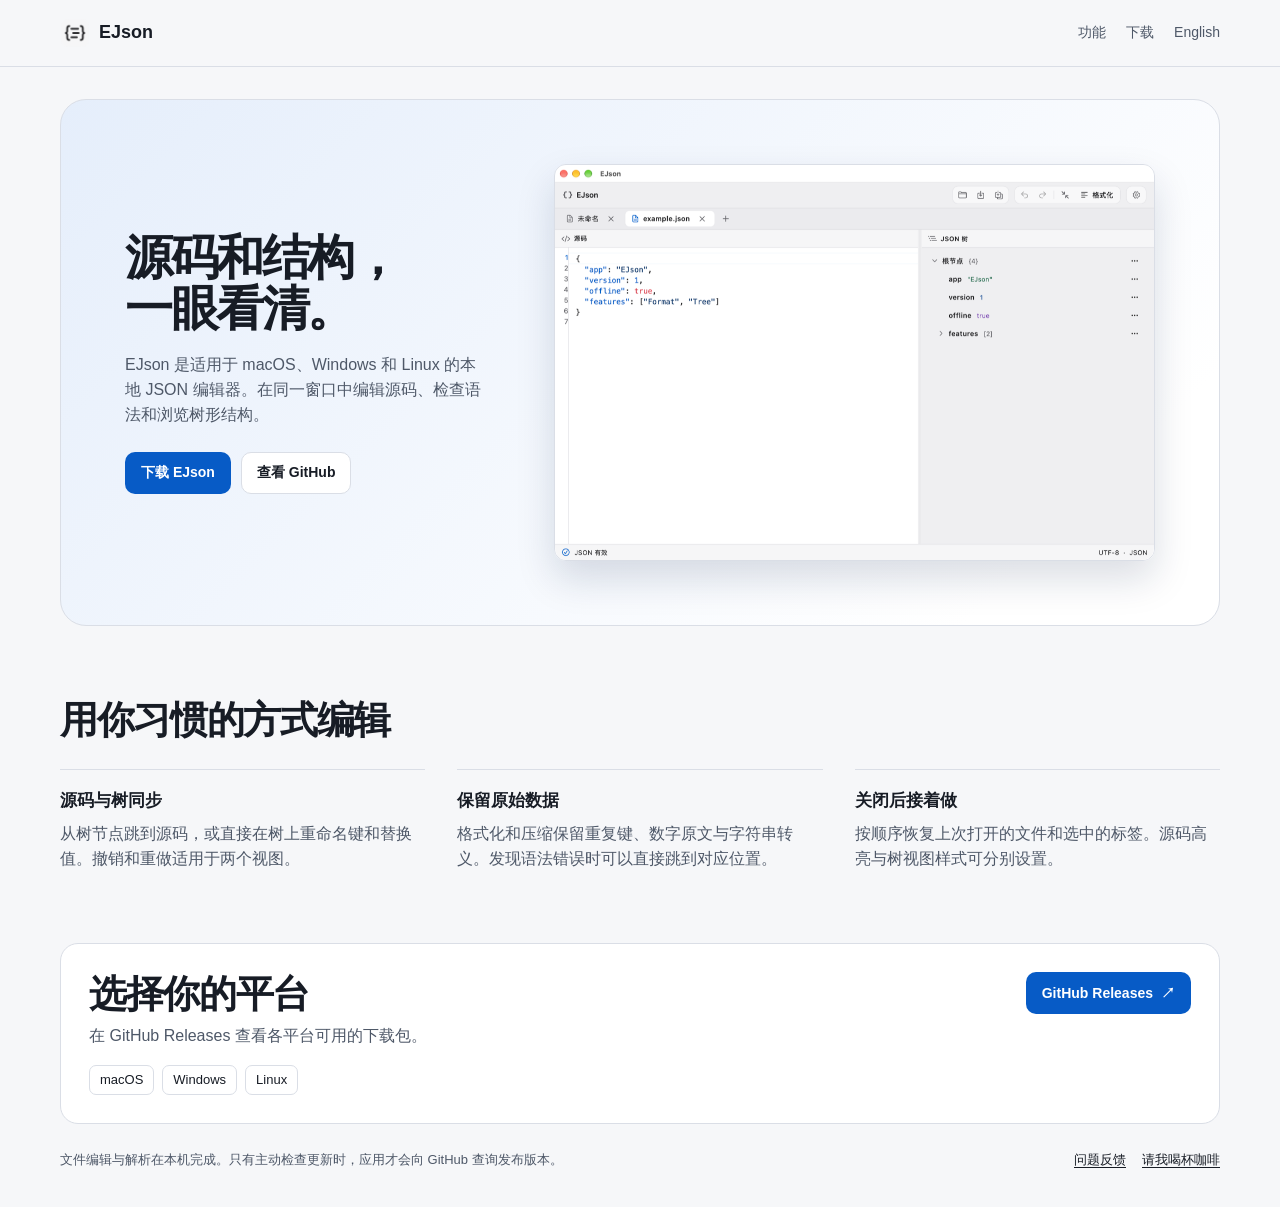
==== website/index.html @ afdf3be9 "Build EJson desktop workspace and release website" ====
<!doctype html>
<html lang="zh-CN">
<head>
  <meta charset="utf-8">
  <meta name="viewport" content="width=device-width, initial-scale=1">
  <meta name="description" content="EJson 是适用于 macOS、Windows 和 Linux 的本地 JSON 编辑器。在同一窗口中编辑源码、检查语法和浏览树形结构。">
  <title>EJson — 在桌面上编辑 JSON</title>
  <link rel="icon" href="assets/logo.png" type="image/png">
  <link rel="alternate" hreflang="en" href="en.html">
  <link rel="stylesheet" href="styles.css">
</head>
<body>
  <header class="site-header">
    <nav class="wrap nav" aria-label="主导航">
      <a class="brand" href="#top"><img src="assets/logo.png" width="30" height="30" alt="">EJson</a>
      <div class="nav-links"><a href="#features">功能</a><a href="#download">下载</a><a href="en.html" lang="en">English</a></div>
    </nav>
  </header>
  <main id="top">
    <section class="hero wrap">
      <div class="hero-copy">
        <h1>源码和结构，<br>一眼看清。</h1>
        <p>EJson 是适用于 macOS、Windows 和 Linux 的本地 JSON 编辑器。在同一窗口中编辑源码、检查语法和浏览树形结构。</p>
        <div class="actions"><a class="button primary" href="#download">下载 EJson</a><a class="button secondary" href="https://github.com/Echo-BraveShine/EJson">查看 GitHub</a></div>
      </div>
      <figure class="product"><img src="assets/workbench.png" width="1100" height="726" alt="EJson 工作台，左侧为 JSON 源码，右侧为 JSON 树" fetchpriority="high"></figure>
    </section>
    <section class="features wrap" id="features">
      <h2>用你习惯的方式编辑</h2>
      <div class="feature-grid">
        <article><h3>源码与树同步</h3><p>从树节点跳到源码，或直接在树上重命名键和替换值。撤销和重做适用于两个视图。</p></article>
        <article><h3>保留原始数据</h3><p>格式化和压缩保留重复键、数字原文与字符串转义。发现语法错误时可以直接跳到对应位置。</p></article>
        <article><h3>关闭后接着做</h3><p>按顺序恢复上次打开的文件和选中的标签。源码高亮与树视图样式可分别设置。</p></article>
      </div>
    </section>
    <section class="downloads wrap" id="download">
      <div><h2>选择你的平台</h2><p>在 GitHub Releases 查看各平台可用的下载包。</p></div>
      <ul class="platforms"><li>macOS</li><li>Windows</li><li>Linux</li></ul>
      <a class="button primary" href="https://github.com/Echo-BraveShine/EJson/releases/latest">GitHub Releases <span aria-hidden="true">↗</span></a>
    </section>
  </main>
  <footer class="wrap footer">
    <p>文件编辑与解析在本机完成。只有主动检查更新时，应用才会向 GitHub 查询发布版本。</p>
    <div><a href="https://github.com/Echo-BraveShine/EJson/issues">问题反馈</a><a href="https://buymeacoffee.com/1239383708p">请我喝杯咖啡</a></div>
  </footer>
</body>
</html>
---- website/styles.css ----
:root {
  color-scheme: light dark;
  --background: #f6f7f9;
  --surface: #fff;
  --ink: #171c25;
  --secondary: #4e5868;
  --line: #dadee6;
  --accent: #075bc6;
  --on-accent: #fff;
  --hero: #e5eefb;
  font: 16px/1.55 -apple-system, BlinkMacSystemFont, "Helvetica Neue", "PingFang SC", "Segoe UI", sans-serif;
}
@media (prefers-color-scheme: dark) {
  :root {
    --background: #181b21;
    --surface: #22262e;
    --ink: #f4f6fa;
    --secondary: #bdc6d5;
    --line: #394150;
    --accent: #8bbdff;
    --on-accent: #101f35;
    --hero: #233650;
  }
}
* { box-sizing: border-box; }
body { margin: 0; background: var(--background); color: var(--ink); }
a { color: inherit; text-decoration: none; }
a:focus-visible { outline: 2px solid var(--accent); outline-offset: 4px; }
.wrap { width: min(1160px, calc(100% - 64px)); margin-inline: auto; }
.site-header { border-bottom: 1px solid var(--line); }
.nav, .brand, .nav-links, .actions { display: flex; align-items: center; }
.nav { min-height: 66px; justify-content: space-between; gap: 18px; }
.brand { gap: 9px; font-size: 18px; font-weight: 700; }
.nav-links, .actions { gap: 20px; flex-wrap: wrap; }
.nav-links { color: var(--secondary); font-size: 14px; }
.nav-links a:hover, .footer a:hover { color: var(--accent); }
.hero {
  display: grid;
  grid-template-columns: minmax(0, .85fr) minmax(0, 1.4fr);
  align-items: center;
  gap: clamp(24px, 5vw, 72px);
  padding: clamp(28px, 5vw, 64px);
  margin-top: 32px;
  background: linear-gradient(135deg, var(--hero), var(--surface) 85%);
  border: 1px solid var(--line);
  border-radius: 26px;
}
h1, h2, h3, p, figure { margin: 0; }
h1 { font-size: clamp(34px, 4.6vw, 65px); letter-spacing: -.05em; line-height: 1.07; }
h2 { font-size: clamp(25px, 3vw, 38px); line-height: 1.16; letter-spacing: -.035em; }
h3 { font-size: 17px; }
p { color: var(--secondary); }
.hero p { margin: 19px 0 24px; }
.actions { gap: 10px; }
.button {
  display: inline-flex; align-items: center; gap: 8px;
  min-height: 42px; padding: 8px 15px; border-radius: 10px;
  font-size: 14px; font-weight: 650; border: 1px solid transparent;
}
.primary { background: var(--accent); color: var(--on-accent); }
.secondary { background: var(--surface); border-color: var(--line); }
.button:hover { filter: brightness(.92); }
.product { border-radius: 12px; overflow: hidden; border: 1px solid var(--line); box-shadow: 0 18px 38px #0c234a26; }
.product img { display: block; width: 100%; height: auto; }
.features { padding-block: 72px; }
.feature-grid { margin-top: 27px; display: grid; grid-template-columns: repeat(3, 1fr); gap: 32px; }
.feature-grid article { padding-top: 18px; border-top: 1px solid var(--line); }
.feature-grid p { margin-top: 7px; }
.downloads {
  display: grid; grid-template-columns: 1fr auto;
  align-items: start; gap: 16px 24px; padding: 28px;
  border: 1px solid var(--line); border-radius: 18px; background: var(--surface);
}
.downloads p { margin-top: 8px; }
.downloads .button { grid-column: 2; grid-row: 1; justify-self: end; }
.platforms { display: flex; gap: 8px; flex-wrap: wrap; padding: 0; margin: 0; list-style: none; }
.platforms li { font-size: 13px; padding: 4px 10px; border: 1px solid var(--line); border-radius: 7px; }
.footer { padding-block: 26px 36px; display: flex; justify-content: space-between; gap: 16px; font-size: 13px; }
.footer div { display: flex; gap: 16px; flex-wrap: wrap; flex-shrink: 0; }
.footer a { text-decoration: underline; text-underline-offset: 3px; }
@media (max-width: 830px) {
  .wrap { width: calc(100% - 32px); }
  .hero { grid-template-columns: minmax(0, 1fr); }
  .features { padding-block: 44px; }
  .feature-grid { gap: 18px; }
}
@media (max-width: 560px) {
  .nav-links { gap: 11px; }
  .hero { margin-top: 17px; padding: 21px; border-radius: 18px; }
  .feature-grid, .downloads { grid-template-columns: minmax(0, 1fr); }
  .downloads .button { grid-column: auto; grid-row: auto; justify-self: start; }
  .footer { flex-direction: column; }
}

:lang(zh-CN) h1 { font-size: clamp(32px, 3.75vw, 53px); }

.hero > *, .downloads > *, .feature-grid > * { min-width: 0; }
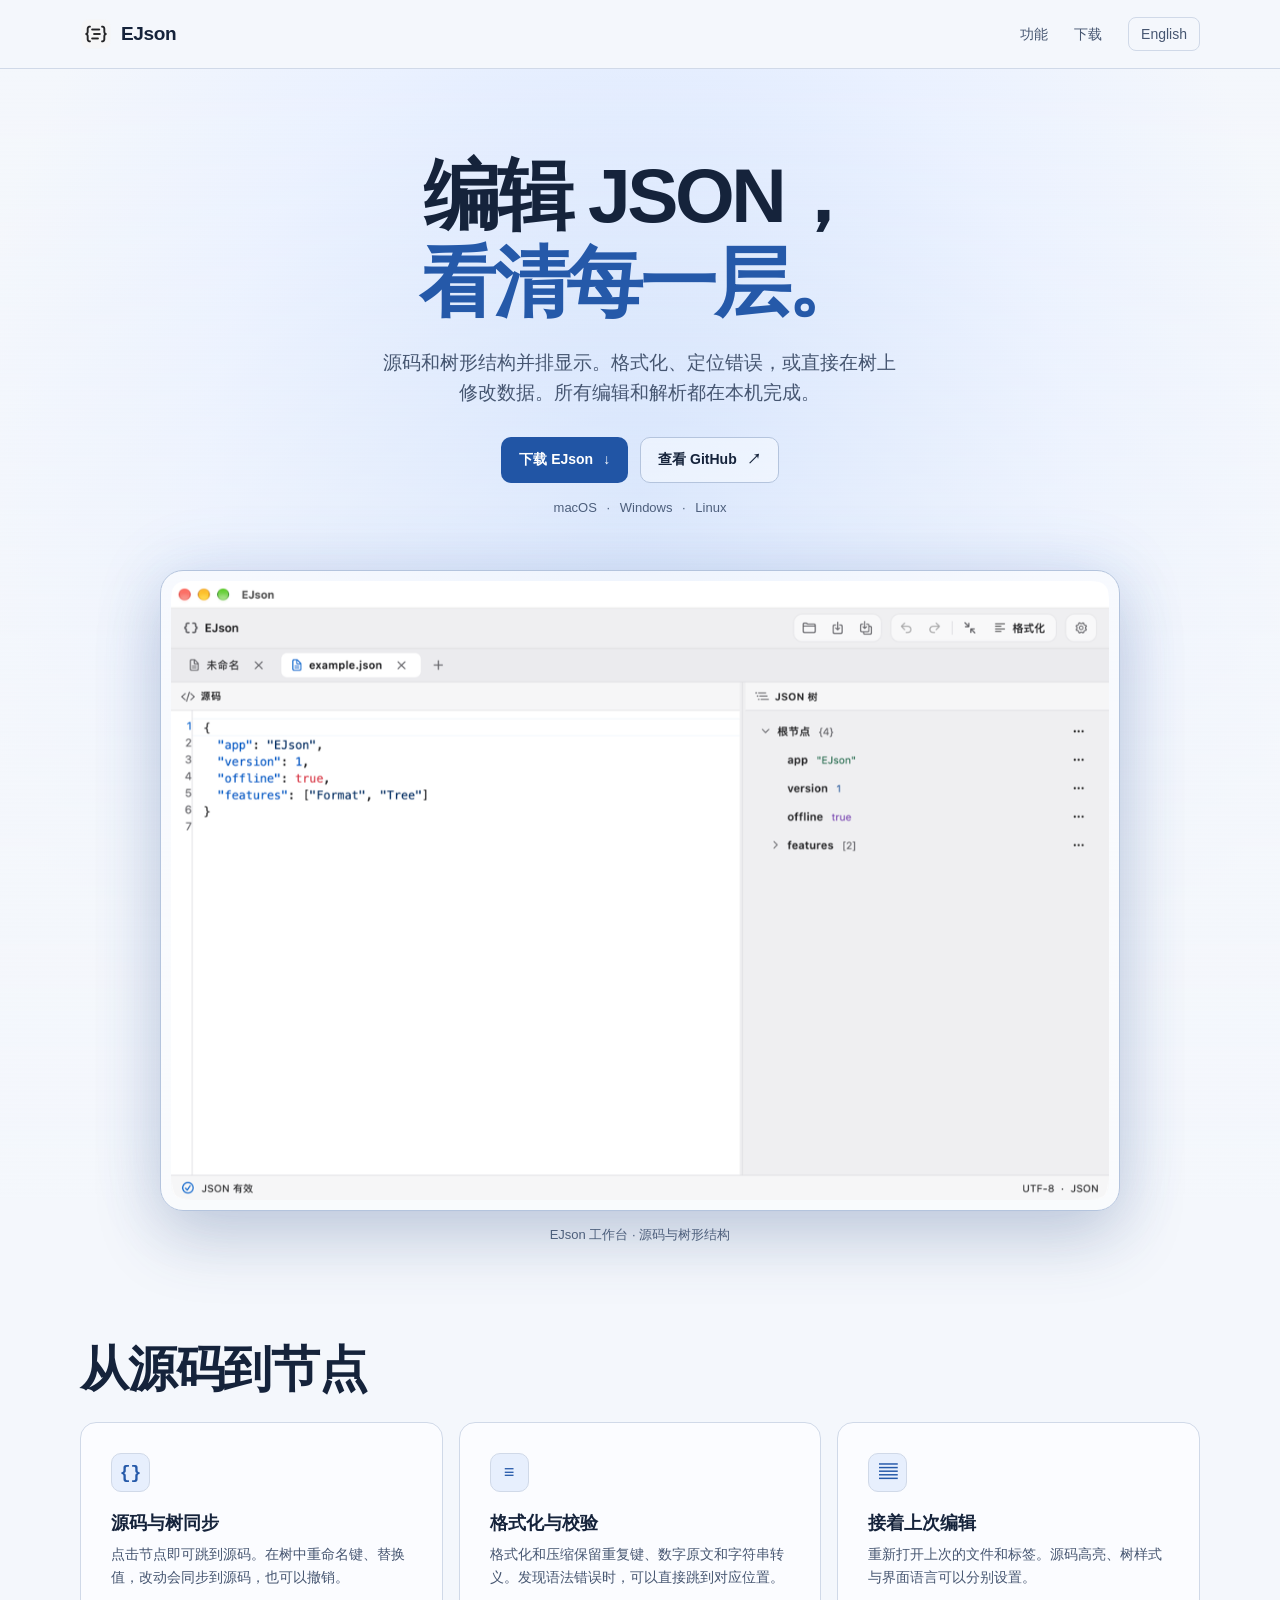
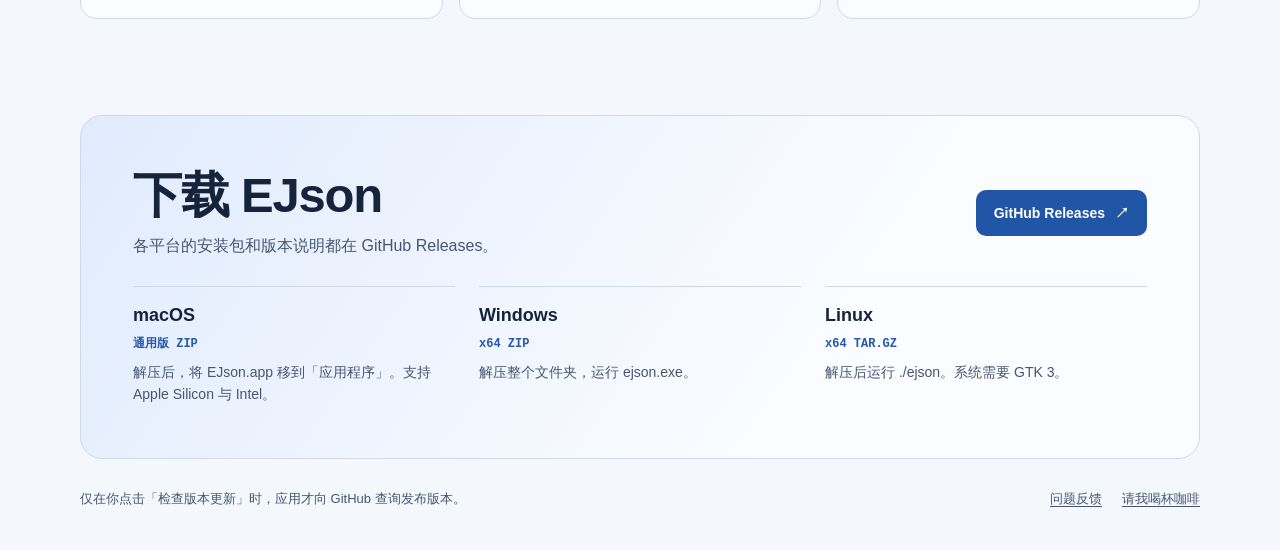
==== commit 279f72f2: "bug fix" ====
--- a/website/index.html
+++ b/website/index.html
@@ -3,8 +3,10 @@
 <head>
   <meta charset="utf-8">
   <meta name="viewport" content="width=device-width, initial-scale=1">
-  <meta name="description" content="EJson 是适用于 macOS、Windows 和 Linux 的本地 JSON 编辑器。在同一窗口中编辑源码、检查语法和浏览树形结构。">
-  <title>EJson — 在桌面上编辑 JSON</title>
+  <meta name="description" content="源码和树形结构并排显示。格式化、定位错误，或直接在树上修改数据。所有编辑和解析都在本机完成。">
+  <meta name="theme-color" content="#10141e" media="(prefers-color-scheme: dark)">
+  <meta name="theme-color" content="#f4f7fc" media="(prefers-color-scheme: light)">
+  <title>EJson · 桌面 JSON 编辑器</title>
   <link rel="icon" href="assets/logo.png" type="image/png">
   <link rel="alternate" hreflang="en" href="en.html">
   <link rel="stylesheet" href="styles.css">
@@ -12,36 +14,91 @@
 <body>
   <header class="site-header">
     <nav class="wrap nav" aria-label="主导航">
-      <a class="brand" href="#top"><img src="assets/logo.png" width="30" height="30" alt="">EJson</a>
-      <div class="nav-links"><a href="#features">功能</a><a href="#download">下载</a><a href="en.html" lang="en">English</a></div>
+      <a class="brand" href="#top"><img src="assets/logo.png" width="32" height="32" alt="">EJson</a>
+      <div class="nav-links">
+        <a href="#features">功能</a>
+        <a href="#download">下载</a>
+        <a class="language" href="en.html" lang="en">English</a>
+      </div>
     </nav>
   </header>
+
   <main id="top">
-    <section class="hero wrap">
-      <div class="hero-copy">
-        <h1>源码和结构，<br>一眼看清。</h1>
-        <p>EJson 是适用于 macOS、Windows 和 Linux 的本地 JSON 编辑器。在同一窗口中编辑源码、检查语法和浏览树形结构。</p>
-        <div class="actions"><a class="button primary" href="#download">下载 EJson</a><a class="button secondary" href="https://github.com/Echo-BraveShine/EJson">查看 GitHub</a></div>
-      </div>
-      <figure class="product"><img src="assets/workbench.png" width="1100" height="726" alt="EJson 工作台，左侧为 JSON 源码，右侧为 JSON 树" fetchpriority="high"></figure>
-    </section>
-    <section class="features wrap" id="features">
-      <h2>用你习惯的方式编辑</h2>
-      <div class="feature-grid">
-        <article><h3>源码与树同步</h3><p>从树节点跳到源码，或直接在树上重命名键和替换值。撤销和重做适用于两个视图。</p></article>
-        <article><h3>保留原始数据</h3><p>格式化和压缩保留重复键、数字原文与字符串转义。发现语法错误时可以直接跳到对应位置。</p></article>
-        <article><h3>关闭后接着做</h3><p>按顺序恢复上次打开的文件和选中的标签。源码高亮与树视图样式可分别设置。</p></article>
+    <section class="hero" aria-labelledby="hero-title">
+      <div class="wrap hero-inner">
+        <div class="hero-copy">
+          <h1 id="hero-title">编辑 JSON， <span>看清每一层。</span></h1>
+          <p>源码和树形结构并排显示。格式化、定位错误，或直接在树上修改数据。所有编辑和解析都在本机完成。</p>
+          <div class="actions">
+            <a class="button primary" href="#download">下载 EJson <span aria-hidden="true">↓</span></a>
+            <a class="button secondary" href="https://github.com/Echo-BraveShine/EJson">查看 GitHub <span aria-hidden="true">↗</span></a>
+          </div>
+          <p class="platform-note">macOS <span aria-hidden="true">·</span> Windows <span aria-hidden="true">·</span> Linux</p>
+        </div>
+        <figure class="product">
+          <a class="product-image" href="assets/workbench.png">
+            <img src="assets/workbench.png" width="1100" height="726" alt="EJson 的实际界面，左侧显示 example.json 源码，右侧显示同一份文件的树形结构" fetchpriority="high">
+          </a>
+          <figcaption>EJson 工作台 · 源码与树形结构</figcaption>
+        </figure>
       </div>
     </section>
-    <section class="downloads wrap" id="download">
-      <div><h2>选择你的平台</h2><p>在 GitHub Releases 查看各平台可用的下载包。</p></div>
-      <ul class="platforms"><li>macOS</li><li>Windows</li><li>Linux</li></ul>
-      <a class="button primary" href="https://github.com/Echo-BraveShine/EJson/releases/latest">GitHub Releases <span aria-hidden="true">↗</span></a>
+
+    <section class="wrap features" id="features" aria-labelledby="features-title">
+      <h2 id="features-title">从源码到节点</h2>
+      <div class="feature-grid">
+        <article class="feature-card">
+          <span class="feature-icon" aria-hidden="true">{}</span>
+          <h3>源码与树同步</h3>
+          <p>点击节点即可跳到源码。在树中重命名键、替换值，改动会同步到源码，也可以撤销。</p>
+        </article>
+        <article class="feature-card">
+          <span class="feature-icon" aria-hidden="true">≡</span>
+          <h3>格式化与校验</h3>
+          <p>格式化和压缩保留重复键、数字原文和字符串转义。发现语法错误时，可以直接跳到对应位置。</p>
+        </article>
+        <article class="feature-card">
+          <span class="feature-icon" aria-hidden="true">▤</span>
+          <h3>接着上次编辑</h3>
+          <p>重新打开上次的文件和标签。源码高亮、树样式与界面语言可以分别设置。</p>
+        </article>
+      </div>
+    </section>
+
+    <section class="wrap downloads" id="download" aria-labelledby="download-title">
+      <div class="download-header">
+        <div>
+          <h2 id="download-title">下载 EJson</h2>
+          <p>各平台的安装包和版本说明都在 GitHub Releases。</p>
+        </div>
+        <a class="button primary" href="https://github.com/Echo-BraveShine/EJson/releases/latest">GitHub Releases <span aria-hidden="true">↗</span></a>
+      </div>
+      <div class="platforms">
+        <article>
+          <h3>macOS</h3>
+          <p class="package">通用版 ZIP</p>
+          <p>解压后，将 EJson.app 移到「应用程序」。支持 Apple Silicon 与 Intel。</p>
+        </article>
+        <article>
+          <h3>Windows</h3>
+          <p class="package">x64 ZIP</p>
+          <p>解压整个文件夹，运行 ejson.exe。</p>
+        </article>
+        <article>
+          <h3>Linux</h3>
+          <p class="package">x64 TAR.GZ</p>
+          <p>解压后运行 ./ejson。系统需要 GTK 3。</p>
+        </article>
+      </div>
     </section>
   </main>
+
   <footer class="wrap footer">
-    <p>文件编辑与解析在本机完成。只有主动检查更新时，应用才会向 GitHub 查询发布版本。</p>
-    <div><a href="https://github.com/Echo-BraveShine/EJson/issues">问题反馈</a><a href="https://buymeacoffee.com/1239383708p">请我喝杯咖啡</a></div>
+    <p>仅在你点击「检查版本更新」时，应用才向 GitHub 查询发布版本。</p>
+    <div>
+      <a href="https://github.com/Echo-BraveShine/EJson/issues">问题反馈</a>
+      <a href="https://buymeacoffee.com/1239383708p">请我喝杯咖啡</a>
+    </div>
   </footer>
 </body>
 </html>
--- a/website/styles.css
+++ b/website/styles.css
@@ -1,97 +1,187 @@
 :root {
-  color-scheme: light dark;
-  --background: #f6f7f9;
-  --surface: #fff;
-  --ink: #171c25;
-  --secondary: #4e5868;
-  --line: #dadee6;
-  --accent: #075bc6;
-  --on-accent: #fff;
-  --hero: #e5eefb;
-  font: 16px/1.55 -apple-system, BlinkMacSystemFont, "Helvetica Neue", "PingFang SC", "Segoe UI", sans-serif;
+  color-scheme: dark;
+  --page: #10141e;
+  --panel: #171d2a;
+  --line: #30394b;
+  --ink: #f3f6ff;
+  --muted: #b4bfd3;
+  --soft: #9eacc6;
+  --accent: #a5c6ff;
+  --button: #c9dcff;
+  --on-button: #122446;
+  --button-hover: #e3edff;
+  --hero-glow: #263b65;
+  --hero-edge: #151d32;
+  --download-glow: #202d46;
+  --frame: #c4d6ff1b;
+  --frame-border: #ffffff35;
+  --frame-shadow: #0007;
+  --control: #ffffff0d;
+  --control-hover: #ffffff1a;
+  --icon-panel: #23324c;
+  font: 16px/1.6 Inter, -apple-system, BlinkMacSystemFont, "PingFang SC", "Segoe UI", "Microsoft YaHei", sans-serif;
 }
-@media (prefers-color-scheme: dark) {
+
+@media (prefers-color-scheme: light) {
   :root {
-    --background: #181b21;
-    --surface: #22262e;
-    --ink: #f4f6fa;
-    --secondary: #bdc6d5;
-    --line: #394150;
-    --accent: #8bbdff;
-    --on-accent: #101f35;
-    --hero: #233650;
+    color-scheme: light;
+    --page: #f4f7fc;
+    --panel: #fbfcff;
+    --line: #d0d9e8;
+    --ink: #15233b;
+    --muted: #465671;
+    --soft: #4d5f7c;
+    --accent: #2559a9;
+    --button: #2155a5;
+    --on-button: #fff;
+    --button-hover: #194789;
+    --hero-glow: #ccdefc;
+    --hero-edge: #eaf1ff;
+    --download-glow: #e0ebfd;
+    --frame: #ffffff80;
+    --frame-border: #b4c4dd;
+    --frame-shadow: #354d7738;
+    --control: #ffffff70;
+    --control-hover: #fff;
+    --icon-panel: #e7effd;
   }
 }
+
 * { box-sizing: border-box; }
-body { margin: 0; background: var(--background); color: var(--ink); }
+body { margin: 0; background: var(--page); color: var(--ink); }
+h1, h2, h3, p, figure { margin: 0; }
 a { color: inherit; text-decoration: none; }
 a:focus-visible { outline: 2px solid var(--accent); outline-offset: 4px; }
-.wrap { width: min(1160px, calc(100% - 64px)); margin-inline: auto; }
-.site-header { border-bottom: 1px solid var(--line); }
+p { color: var(--muted); }
+.wrap { width: min(1120px, calc(100% - 64px)); margin-inline: auto; }
+
+.site-header {
+  background: var(--page);
+  border-bottom: 1px solid var(--line);
+}
 .nav, .brand, .nav-links, .actions { display: flex; align-items: center; }
-.nav { min-height: 66px; justify-content: space-between; gap: 18px; }
-.brand { gap: 9px; font-size: 18px; font-weight: 700; }
-.nav-links, .actions { gap: 20px; flex-wrap: wrap; }
-.nav-links { color: var(--secondary); font-size: 14px; }
-.nav-links a:hover, .footer a:hover { color: var(--accent); }
+.nav { min-height: 68px; justify-content: space-between; gap: 12px; }
+.brand { flex: none; gap: 9px; font-size: 19px; font-weight: 720; letter-spacing: -.02em; }
+.brand img { display: block; border-radius: 9px; }
+.nav-links { justify-content: flex-end; flex-wrap: wrap; gap: 10px 26px; color: var(--muted); font-size: 14px; }
+.nav-links a:hover, .footer a:hover { color: var(--ink); }
+.language { padding: 5px 12px; border: 1px solid var(--line); border-radius: 8px; }
+
 .hero {
+  background:
+    linear-gradient(180deg, transparent 0%, var(--page) 96%),
+    radial-gradient(ellipse at 50% 36%, var(--hero-glow) 0%, var(--hero-edge) 48%, var(--page) 75%);
+}
+.hero-inner { padding-top: clamp(52px, 6.5vw, 88px); }
+.hero-copy { text-align: center; }
+h1 {
+  font-size: clamp(42px, 6.4vw, 88px);
+  font-weight: 750;
+  letter-spacing: -.065em;
+  line-height: 1.02;
+  text-wrap: balance;
+}
+h1 span { display: block; color: var(--accent); }
+:lang(zh-CN) h1 { font-size: clamp(42px, 6vw, 80px); letter-spacing: -.045em; line-height: 1.13; }
+.hero-copy > p:not(.platform-note) {
+  max-width: 49ch;
+  margin: 22px auto 0;
+  font-size: clamp(16px, 1.65vw, 19px);
+  text-wrap: pretty;
+}
+.actions { justify-content: center; flex-wrap: wrap; gap: 12px; margin-top: 28px; }
+.button {
+  display: inline-flex;
+  align-items: center;
+  justify-content: center;
+  gap: 10px;
+  min-height: 46px;
+  padding: 9px 17px;
+  border: 1px solid transparent;
+  border-radius: 10px;
+  font-size: 14px;
+  font-weight: 680;
+}
+.primary { background: var(--button); color: var(--on-button); }
+.primary:hover { background: var(--button-hover); }
+.secondary { background: var(--control); border-color: var(--frame-border); }
+.secondary:hover { background: var(--control-hover); }
+.platform-note { margin-top: 15px; color: var(--soft); font-size: 13px; }
+.platform-note span { margin-inline: 6px; }
+
+.product { max-width: 960px; margin: clamp(32px, 4.6vw, 52px) auto 0; }
+.product-image {
+  display: block;
+  padding: clamp(5px, .9vw, 10px);
+  border: 1px solid var(--frame-border);
+  border-radius: clamp(14px, 2vw, 23px);
+  background: var(--frame);
+  box-shadow: 0 28px 65px var(--frame-shadow), 0 0 70px #4078d023;
+}
+.product img {
+  display: block;
+  width: 100%;
+  height: auto;
+  border-radius: clamp(8px, 1.2vw, 14px);
+}
+.product figcaption { margin-top: 14px; color: var(--soft); font-size: 13px; text-align: center; }
+
+.features { padding-block: clamp(56px, 8vw, 96px); }
+h2 { font-size: clamp(30px, 4.2vw, 49px); line-height: 1.12; letter-spacing: -.045em; }
+:lang(zh-CN) h2 { letter-spacing: -.025em; }
+h3 { font-size: 18px; line-height: 1.3; }
+.feature-grid, .platforms { display: grid; grid-template-columns: repeat(3, minmax(0, 1fr)); }
+.feature-grid { gap: 16px; margin-top: 25px; }
+.feature-card {
+  padding: clamp(19px, 2.8vw, 30px);
+  border: 1px solid var(--line);
+  border-radius: 16px;
+  background: var(--panel);
+}
+.feature-icon {
   display: grid;
-  grid-template-columns: minmax(0, .85fr) minmax(0, 1.4fr);
-  align-items: center;
-  gap: clamp(24px, 5vw, 72px);
-  padding: clamp(28px, 5vw, 64px);
-  margin-top: 32px;
-  background: linear-gradient(135deg, var(--hero), var(--surface) 85%);
+  width: 39px;
+  height: 39px;
+  place-items: center;
+  margin-bottom: 20px;
   border: 1px solid var(--line);
-  border-radius: 26px;
+  border-radius: 10px;
+  background: var(--icon-panel);
+  color: var(--accent);
+  font: 600 18px/1 ui-monospace, Menlo, Consolas, monospace;
 }
-h1, h2, h3, p, figure { margin: 0; }
-h1 { font-size: clamp(34px, 4.6vw, 65px); letter-spacing: -.05em; line-height: 1.07; }
-h2 { font-size: clamp(25px, 3vw, 38px); line-height: 1.16; letter-spacing: -.035em; }
-h3 { font-size: 17px; }
-p { color: var(--secondary); }
-.hero p { margin: 19px 0 24px; }
-.actions { gap: 10px; }
-.button {
-  display: inline-flex; align-items: center; gap: 8px;
-  min-height: 42px; padding: 8px 15px; border-radius: 10px;
-  font-size: 14px; font-weight: 650; border: 1px solid transparent;
+.feature-card p, .platforms p { margin-top: 8px; font-size: 14px; text-wrap: pretty; }
+
+.downloads {
+  padding: clamp(22px, 4.6vw, 52px);
+  border: 1px solid var(--line);
+  border-radius: 22px;
+  background: linear-gradient(125deg, var(--download-glow), var(--panel) 68%);
 }
-.primary { background: var(--accent); color: var(--on-accent); }
-.secondary { background: var(--surface); border-color: var(--line); }
-.button:hover { filter: brightness(.92); }
-.product { border-radius: 12px; overflow: hidden; border: 1px solid var(--line); box-shadow: 0 18px 38px #0c234a26; }
-.product img { display: block; width: 100%; height: auto; }
-.features { padding-block: 72px; }
-.feature-grid { margin-top: 27px; display: grid; grid-template-columns: repeat(3, 1fr); gap: 32px; }
-.feature-grid article { padding-top: 18px; border-top: 1px solid var(--line); }
-.feature-grid p { margin-top: 7px; }
-.downloads {
-  display: grid; grid-template-columns: 1fr auto;
-  align-items: start; gap: 16px 24px; padding: 28px;
-  border: 1px solid var(--line); border-radius: 18px; background: var(--surface);
+.download-header { display: flex; align-items: center; justify-content: space-between; gap: 16px 24px; flex-wrap: wrap; }
+.download-header p { margin-top: 10px; }
+.platforms { gap: 24px; margin-top: 27px; }
+.platforms article { padding-top: 17px; border-top: 1px solid var(--line); }
+.platforms .package { color: var(--accent); font: 600 12px/1.5 ui-monospace, Menlo, Consolas, monospace; }
+
+.footer {
+  display: flex;
+  justify-content: space-between;
+  flex-wrap: wrap;
+  gap: 12px 24px;
+  padding-block: 30px 40px;
+  font-size: 13px;
 }
-.downloads p { margin-top: 8px; }
-.downloads .button { grid-column: 2; grid-row: 1; justify-self: end; }
-.platforms { display: flex; gap: 8px; flex-wrap: wrap; padding: 0; margin: 0; list-style: none; }
-.platforms li { font-size: 13px; padding: 4px 10px; border: 1px solid var(--line); border-radius: 7px; }
-.footer { padding-block: 26px 36px; display: flex; justify-content: space-between; gap: 16px; font-size: 13px; }
-.footer div { display: flex; gap: 16px; flex-wrap: wrap; flex-shrink: 0; }
-.footer a { text-decoration: underline; text-underline-offset: 3px; }
-@media (max-width: 830px) {
+.footer div { display: flex; flex-wrap: wrap; gap: 10px 20px; }
+.footer a { color: var(--muted); text-decoration: underline; text-underline-offset: 3px; }
+
+@media (max-width: 720px) {
   .wrap { width: calc(100% - 32px); }
-  .hero { grid-template-columns: minmax(0, 1fr); }
-  .features { padding-block: 44px; }
-  .feature-grid { gap: 18px; }
+  .feature-grid, .platforms { grid-template-columns: minmax(0, 1fr); gap: 12px; }
+  .feature-icon { margin-bottom: 13px; }
 }
-@media (max-width: 560px) {
-  .nav-links { gap: 11px; }
-  .hero { margin-top: 17px; padding: 21px; border-radius: 18px; }
-  .feature-grid, .downloads { grid-template-columns: minmax(0, 1fr); }
-  .downloads .button { grid-column: auto; grid-row: auto; justify-self: start; }
-  .footer { flex-direction: column; }
+@media (max-width: 430px) {
+  .nav-links { gap: 8px 12px; font-size: 13px; }
+  .language { padding-inline: 8px; }
+  .button { padding-inline: 13px; }
 }
-
-:lang(zh-CN) h1 { font-size: clamp(32px, 3.75vw, 53px); }
-
-.hero > *, .downloads > *, .feature-grid > * { min-width: 0; }
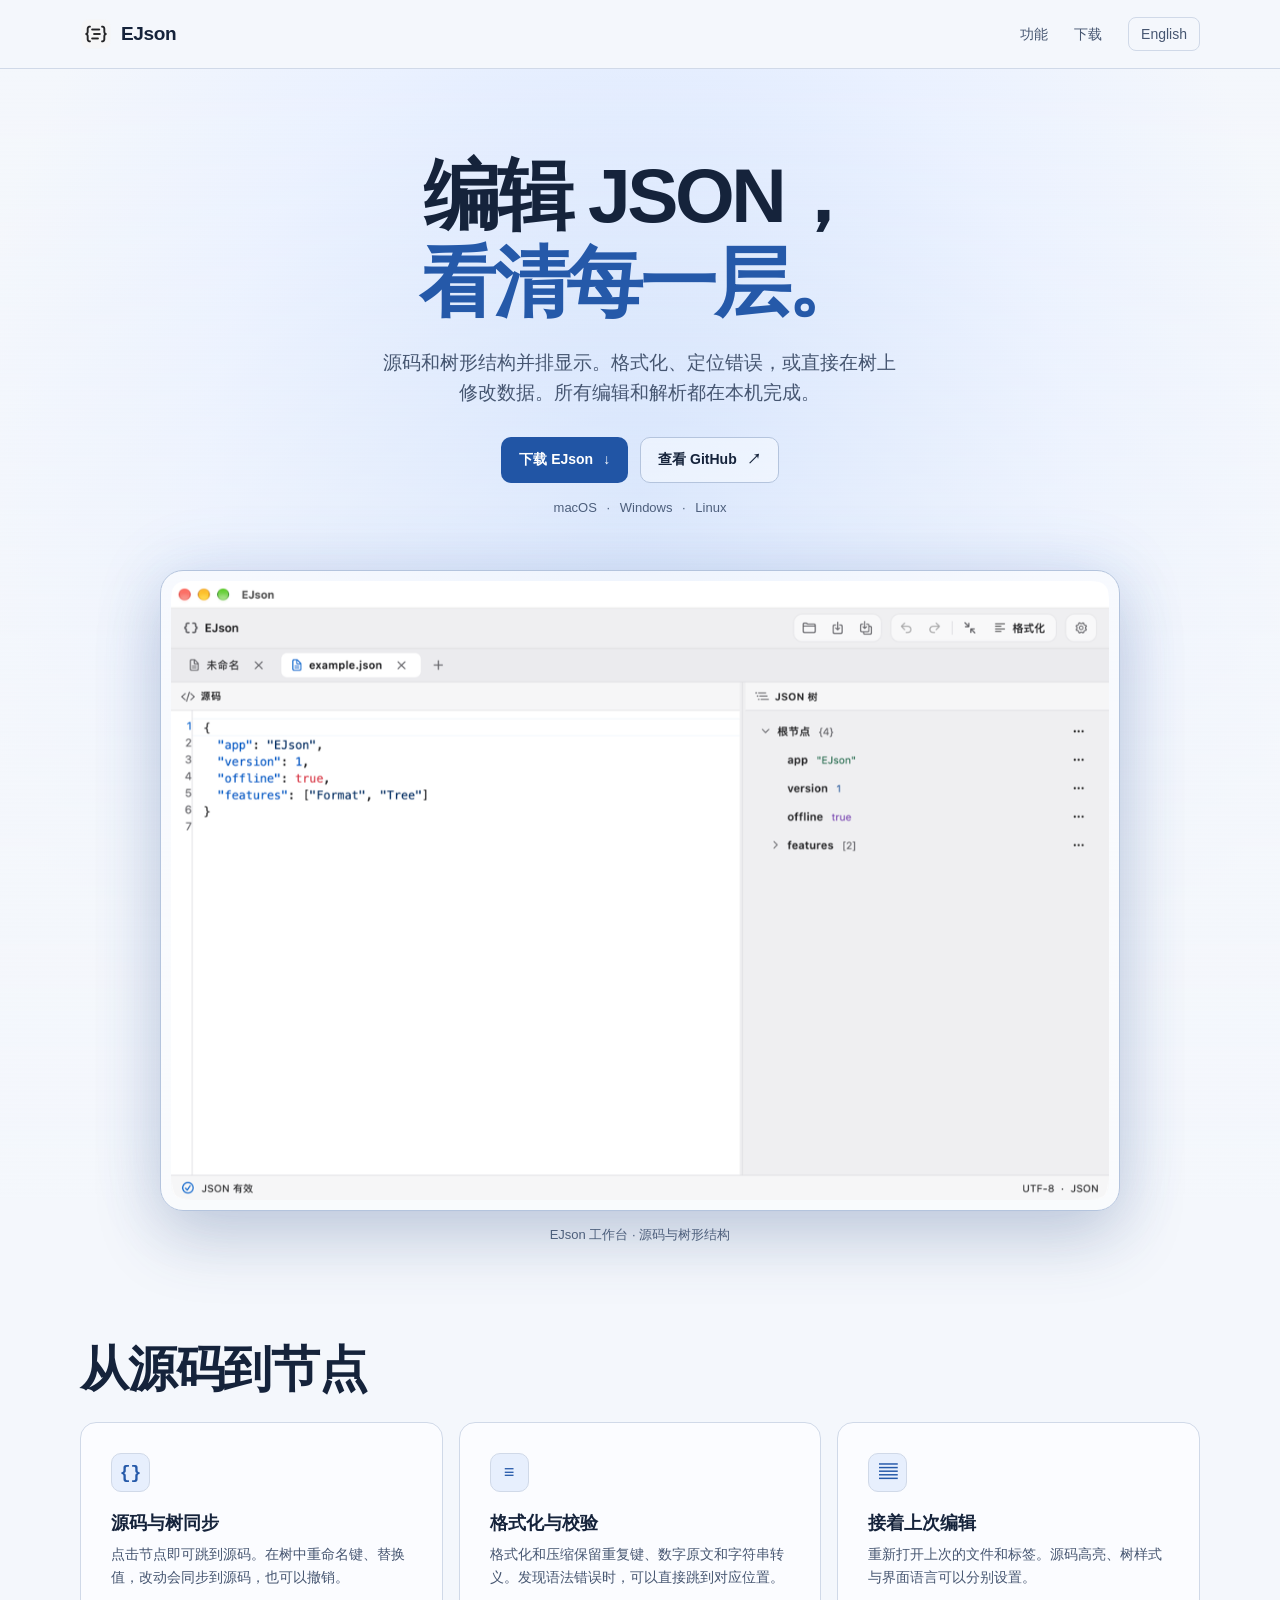
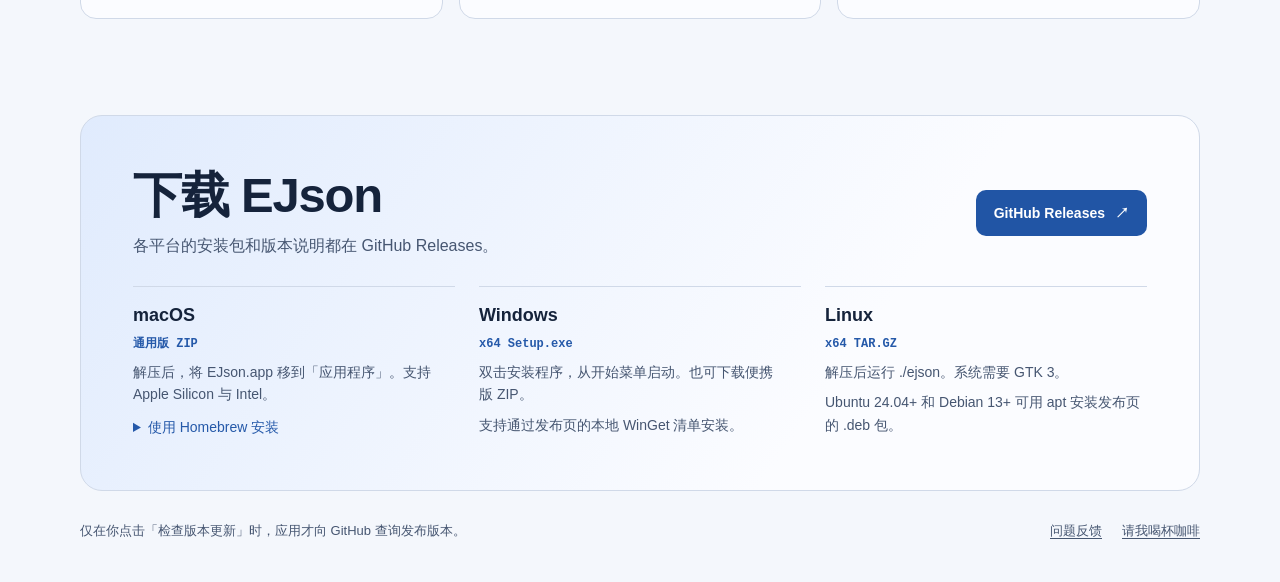
==== commit d2d2044c: "bug fix" ====
--- a/website/index.html
+++ b/website/index.html
@@ -78,16 +78,23 @@
           <h3>macOS</h3>
           <p class="package">通用版 ZIP</p>
           <p>解压后，将 EJson.app 移到「应用程序」。支持 Apple Silicon 与 Intel。</p>
+          <details class="brew-install">
+            <summary>使用 Homebrew 安装</summary>
+            <pre><code>brew tap echo-braveshine/ejson https://github.com/Echo-BraveShine/EJson.git
+brew install --cask echo-braveshine/ejson/ejson</code></pre>
+          </details>
         </article>
         <article>
           <h3>Windows</h3>
-          <p class="package">x64 ZIP</p>
-          <p>解压整个文件夹，运行 ejson.exe。</p>
+          <p class="package">x64 Setup.exe</p>
+          <p>双击安装程序，从开始菜单启动。也可下载便携版 ZIP。</p>
+          <p>支持通过发布页的本地 WinGet 清单安装。</p>
         </article>
         <article>
           <h3>Linux</h3>
           <p class="package">x64 TAR.GZ</p>
           <p>解压后运行 ./ejson。系统需要 GTK 3。</p>
+          <p>Ubuntu 24.04+ 和 Debian 13+ 可用 apt 安装发布页的 .deb 包。</p>
         </article>
       </div>
     </section>
--- a/website/styles.css
+++ b/website/styles.css
@@ -185,3 +185,17 @@
   .language { padding-inline: 8px; }
   .button { padding-inline: 13px; }
 }
+
+.brew-install { margin-top: 10px; font-size: 14px; }
+.brew-install summary { color: var(--accent); cursor: pointer; }
+.brew-install pre {
+  margin: 8px 0 0;
+  padding: 10px;
+  border: 1px solid var(--line);
+  border-radius: 8px;
+  background: var(--panel);
+  color: var(--ink);
+  white-space: pre-wrap;
+  overflow-wrap: anywhere;
+  font-size: 12px;
+}
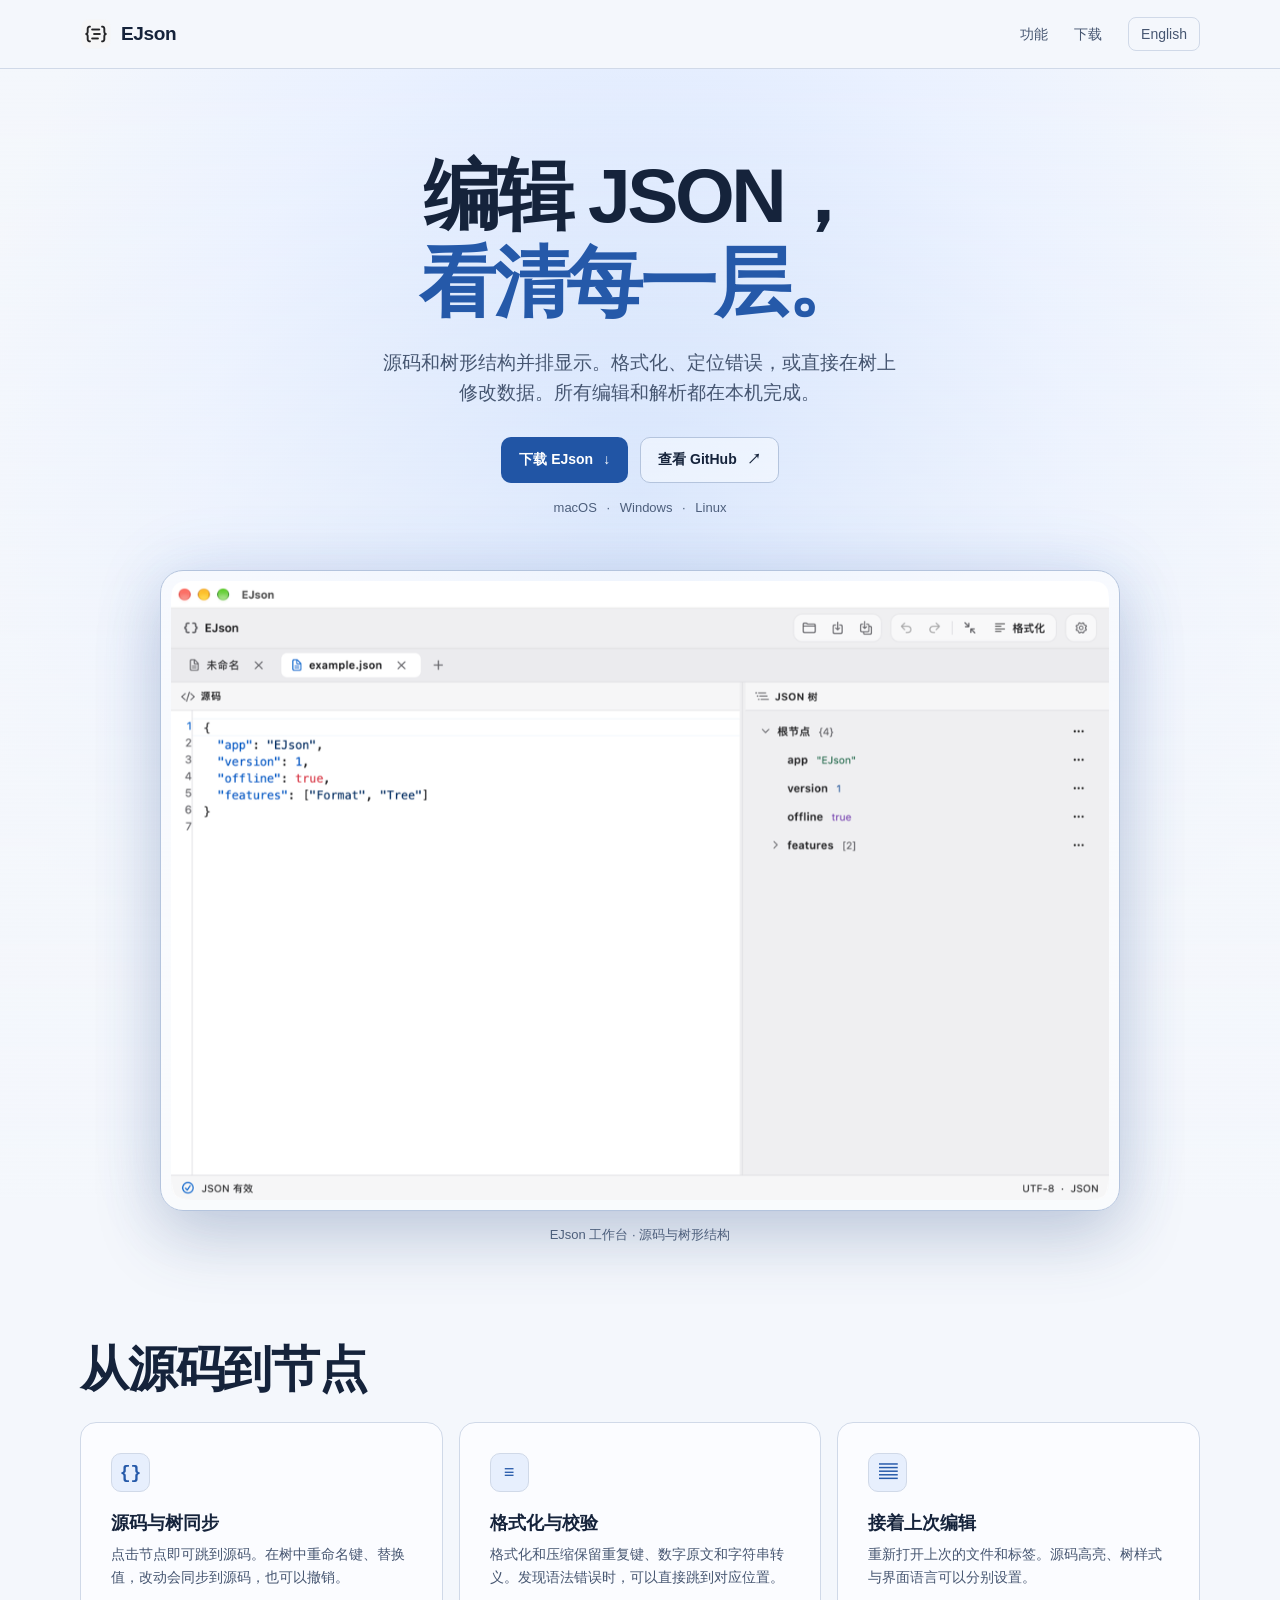
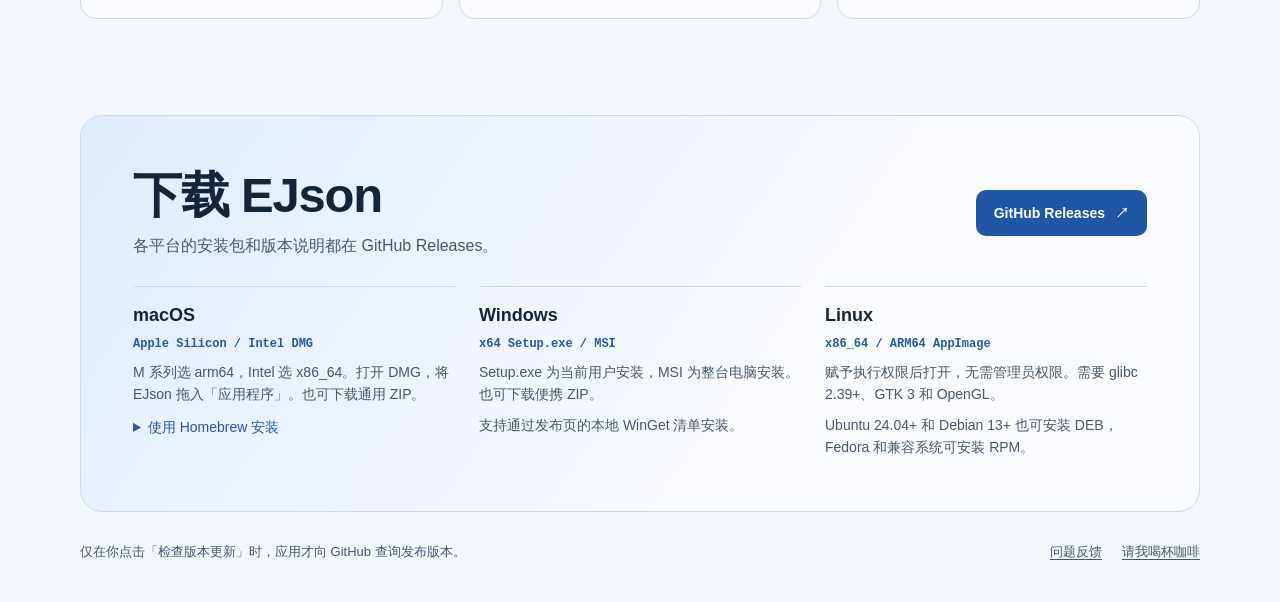
==== commit 85539c55: "新增搜索" ====
--- a/website/index.html
+++ b/website/index.html
@@ -76,8 +76,8 @@
       <div class="platforms">
         <article>
           <h3>macOS</h3>
-          <p class="package">通用版 ZIP</p>
-          <p>解压后，将 EJson.app 移到「应用程序」。支持 Apple Silicon 与 Intel。</p>
+          <p class="package">Apple Silicon / Intel DMG</p>
+          <p>M 系列选 arm64，Intel 选 x86_64。打开 DMG，将 EJson 拖入「应用程序」。也可下载通用 ZIP。</p>
           <details class="brew-install">
             <summary>使用 Homebrew 安装</summary>
             <pre><code>brew tap echo-braveshine/ejson https://github.com/Echo-BraveShine/EJson.git
@@ -86,15 +86,15 @@
         </article>
         <article>
           <h3>Windows</h3>
-          <p class="package">x64 Setup.exe</p>
-          <p>双击安装程序，从开始菜单启动。也可下载便携版 ZIP。</p>
+          <p class="package">x64 Setup.exe / MSI</p>
+          <p>Setup.exe 为当前用户安装，MSI 为整台电脑安装。也可下载便携 ZIP。</p>
           <p>支持通过发布页的本地 WinGet 清单安装。</p>
         </article>
         <article>
           <h3>Linux</h3>
-          <p class="package">x64 TAR.GZ</p>
-          <p>解压后运行 ./ejson。系统需要 GTK 3。</p>
-          <p>Ubuntu 24.04+ 和 Debian 13+ 可用 apt 安装发布页的 .deb 包。</p>
+          <p class="package">x86_64 / ARM64 AppImage</p>
+          <p>赋予执行权限后打开，无需管理员权限。需要 glibc 2.39+、GTK 3 和 OpenGL。</p>
+          <p>Ubuntu 24.04+ 和 Debian 13+ 也可安装 DEB，Fedora 和兼容系统可安装 RPM。</p>
         </article>
       </div>
     </section>
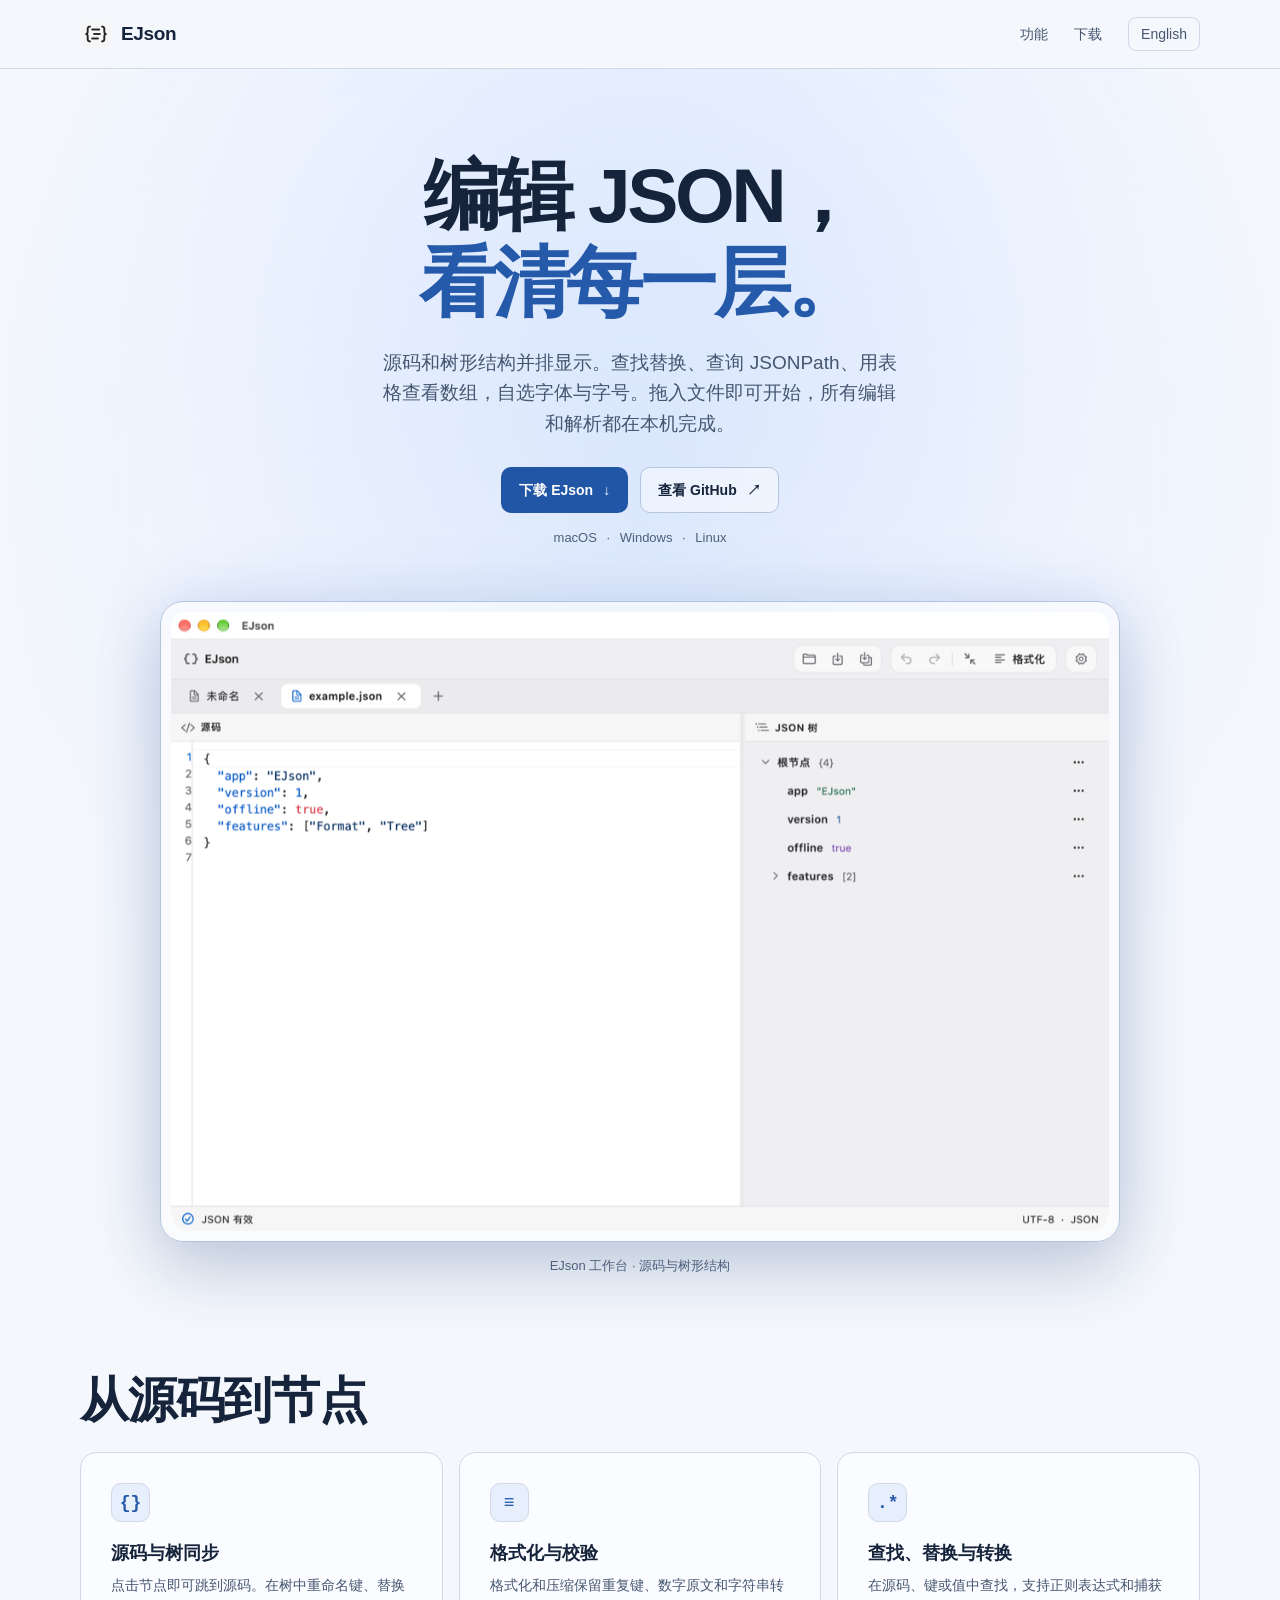
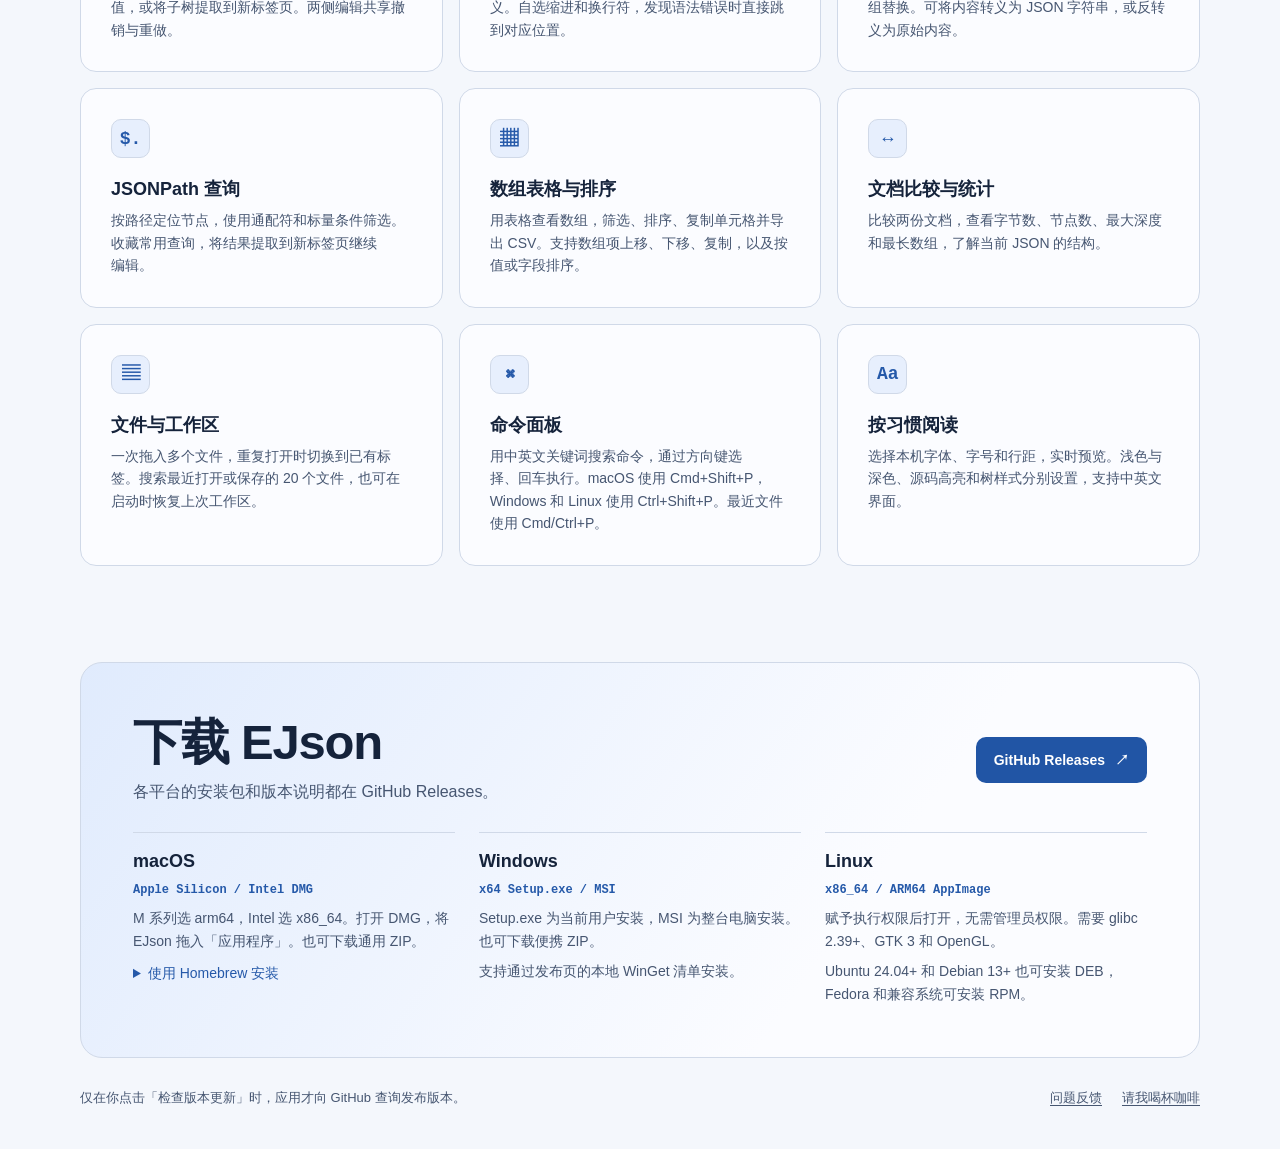
==== commit 143396db: "功能增加" ====
--- a/website/index.html
+++ b/website/index.html
@@ -3,7 +3,7 @@
 <head>
   <meta charset="utf-8">
   <meta name="viewport" content="width=device-width, initial-scale=1">
-  <meta name="description" content="源码和树形结构并排显示。格式化、定位错误，或直接在树上修改数据。所有编辑和解析都在本机完成。">
+  <meta name="description" content="源码和树形结构并排显示。查找替换、查询 JSONPath、用表格查看数组，自选字体与字号。拖入文件即可开始，所有编辑和解析都在本机完成。">
   <meta name="theme-color" content="#10141e" media="(prefers-color-scheme: dark)">
   <meta name="theme-color" content="#f4f7fc" media="(prefers-color-scheme: light)">
   <title>EJson · 桌面 JSON 编辑器</title>
@@ -28,7 +28,7 @@
       <div class="wrap hero-inner">
         <div class="hero-copy">
           <h1 id="hero-title">编辑 JSON， <span>看清每一层。</span></h1>
-          <p>源码和树形结构并排显示。格式化、定位错误，或直接在树上修改数据。所有编辑和解析都在本机完成。</p>
+          <p>源码和树形结构并排显示。查找替换、查询 JSONPath、用表格查看数组，自选字体与字号。拖入文件即可开始，所有编辑和解析都在本机完成。</p>
           <div class="actions">
             <a class="button primary" href="#download">下载 EJson <span aria-hidden="true">↓</span></a>
             <a class="button secondary" href="https://github.com/Echo-BraveShine/EJson">查看 GitHub <span aria-hidden="true">↗</span></a>
@@ -50,17 +50,47 @@
         <article class="feature-card">
           <span class="feature-icon" aria-hidden="true">{}</span>
           <h3>源码与树同步</h3>
-          <p>点击节点即可跳到源码。在树中重命名键、替换值，改动会同步到源码，也可以撤销。</p>
+          <p>点击节点即可跳到源码。在树中重命名键、替换值，或将子树提取到新标签页。两侧编辑共享撤销与重做。</p>
         </article>
         <article class="feature-card">
           <span class="feature-icon" aria-hidden="true">≡</span>
           <h3>格式化与校验</h3>
-          <p>格式化和压缩保留重复键、数字原文和字符串转义。发现语法错误时，可以直接跳到对应位置。</p>
+          <p>格式化和压缩保留重复键、数字原文和字符串转义。自选缩进和换行符，发现语法错误时直接跳到对应位置。</p>
+        </article>
+        <article class="feature-card">
+          <span class="feature-icon" aria-hidden="true">.*</span>
+          <h3>查找、替换与转换</h3>
+          <p>在源码、键或值中查找，支持正则表达式和捕获组替换。可将内容转义为 JSON 字符串，或反转义为原始内容。</p>
+        </article>
+        <article class="feature-card">
+          <span class="feature-icon" aria-hidden="true">$.</span>
+          <h3>JSONPath 查询</h3>
+          <p>按路径定位节点，使用通配符和标量条件筛选。收藏常用查询，将结果提取到新标签页继续编辑。</p>
+        </article>
+        <article class="feature-card">
+          <span class="feature-icon" aria-hidden="true">▦</span>
+          <h3>数组表格与排序</h3>
+          <p>用表格查看数组，筛选、排序、复制单元格并导出 CSV。支持数组项上移、下移、复制，以及按值或字段排序。</p>
+        </article>
+        <article class="feature-card">
+          <span class="feature-icon" aria-hidden="true">↔</span>
+          <h3>文档比较与统计</h3>
+          <p>比较两份文档，查看字节数、节点数、最大深度和最长数组，了解当前 JSON 的结构。</p>
         </article>
         <article class="feature-card">
           <span class="feature-icon" aria-hidden="true">▤</span>
-          <h3>接着上次编辑</h3>
-          <p>重新打开上次的文件和标签。源码高亮、树样式与界面语言可以分别设置。</p>
+          <h3>文件与工作区</h3>
+          <p>一次拖入多个文件，重复打开时切换到已有标签。搜索最近打开或保存的 20 个文件，也可在启动时恢复上次工作区。</p>
+        </article>
+        <article class="feature-card">
+          <span class="feature-icon" aria-hidden="true">⌘</span>
+          <h3>命令面板</h3>
+          <p>用中英文关键词搜索命令，通过方向键选择、回车执行。macOS 使用 Cmd+Shift+P，Windows 和 Linux 使用 Ctrl+Shift+P。最近文件使用 Cmd/Ctrl+P。</p>
+        </article>
+        <article class="feature-card">
+          <span class="feature-icon" aria-hidden="true">Aa</span>
+          <h3>按习惯阅读</h3>
+          <p>选择本机字体、字号和行距，实时预览。浅色与深色、源码高亮和树样式分别设置，支持中英文界面。</p>
         </article>
       </div>
     </section>
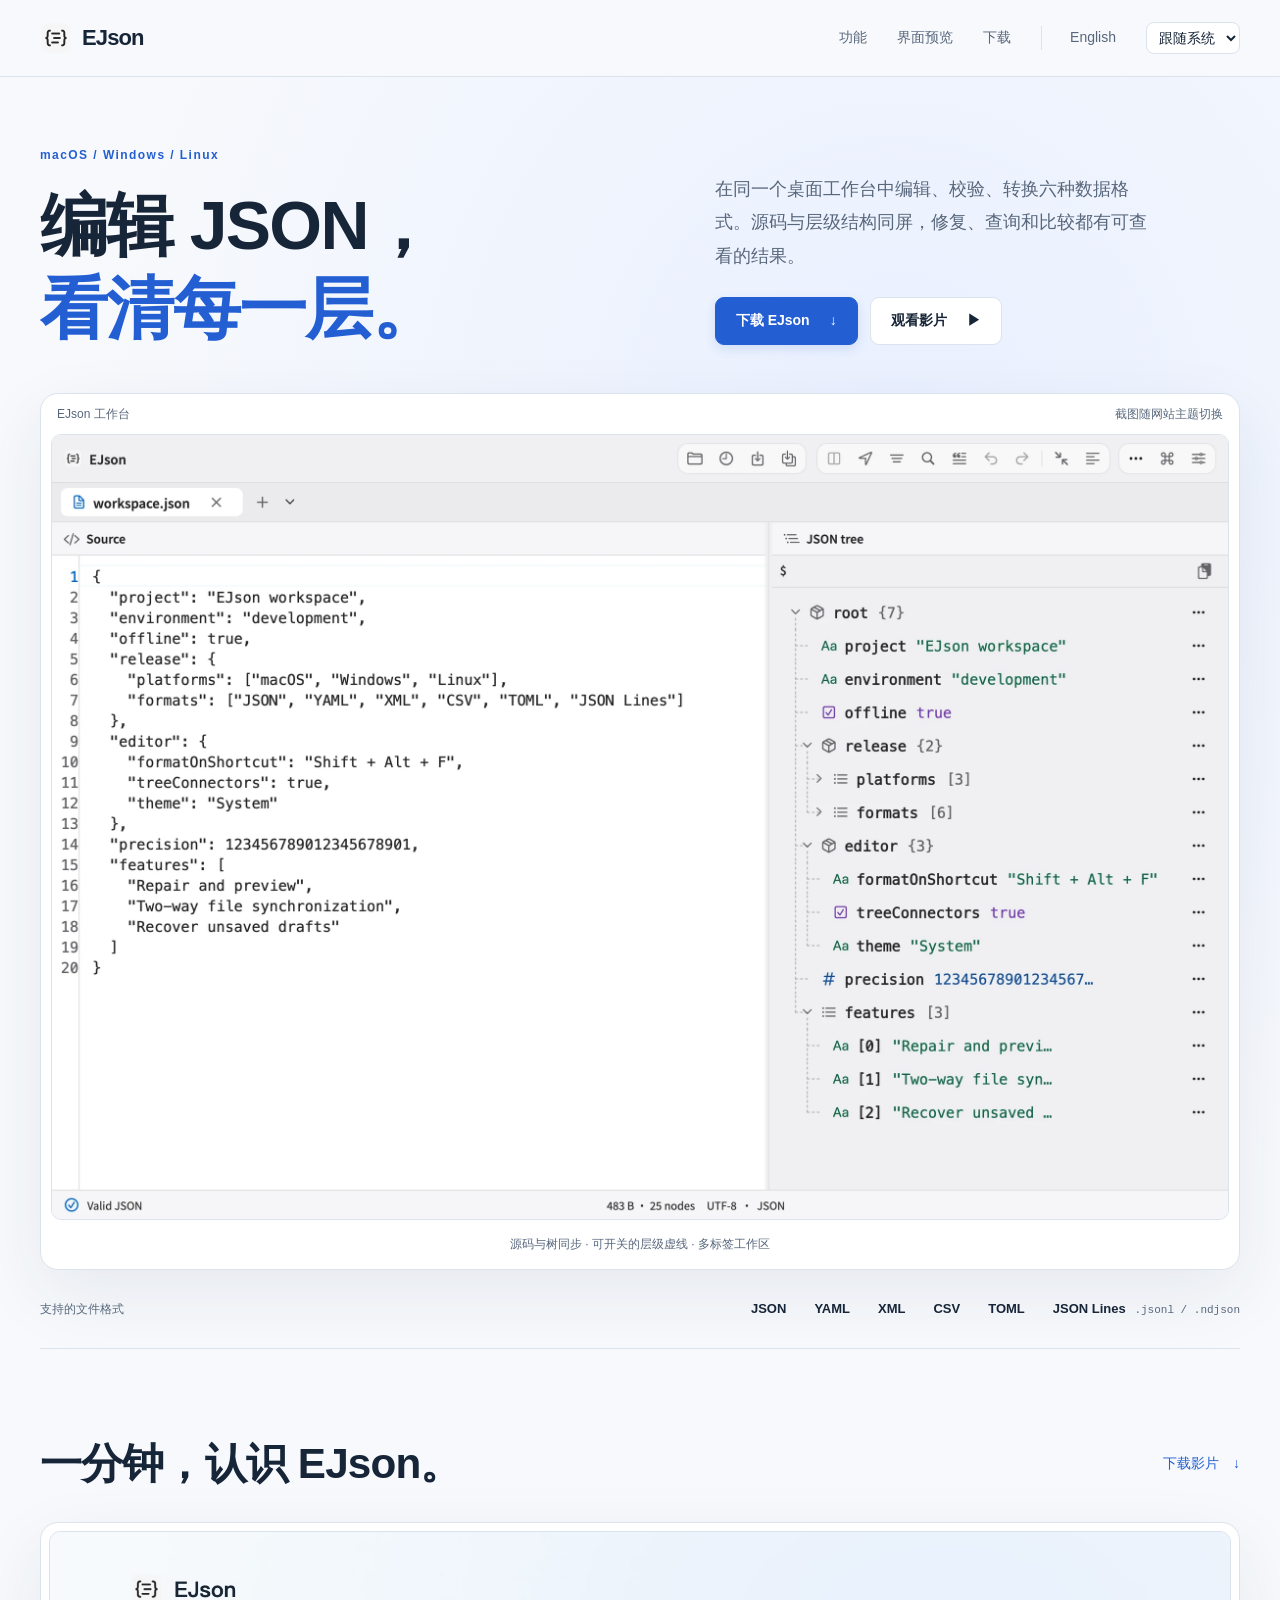
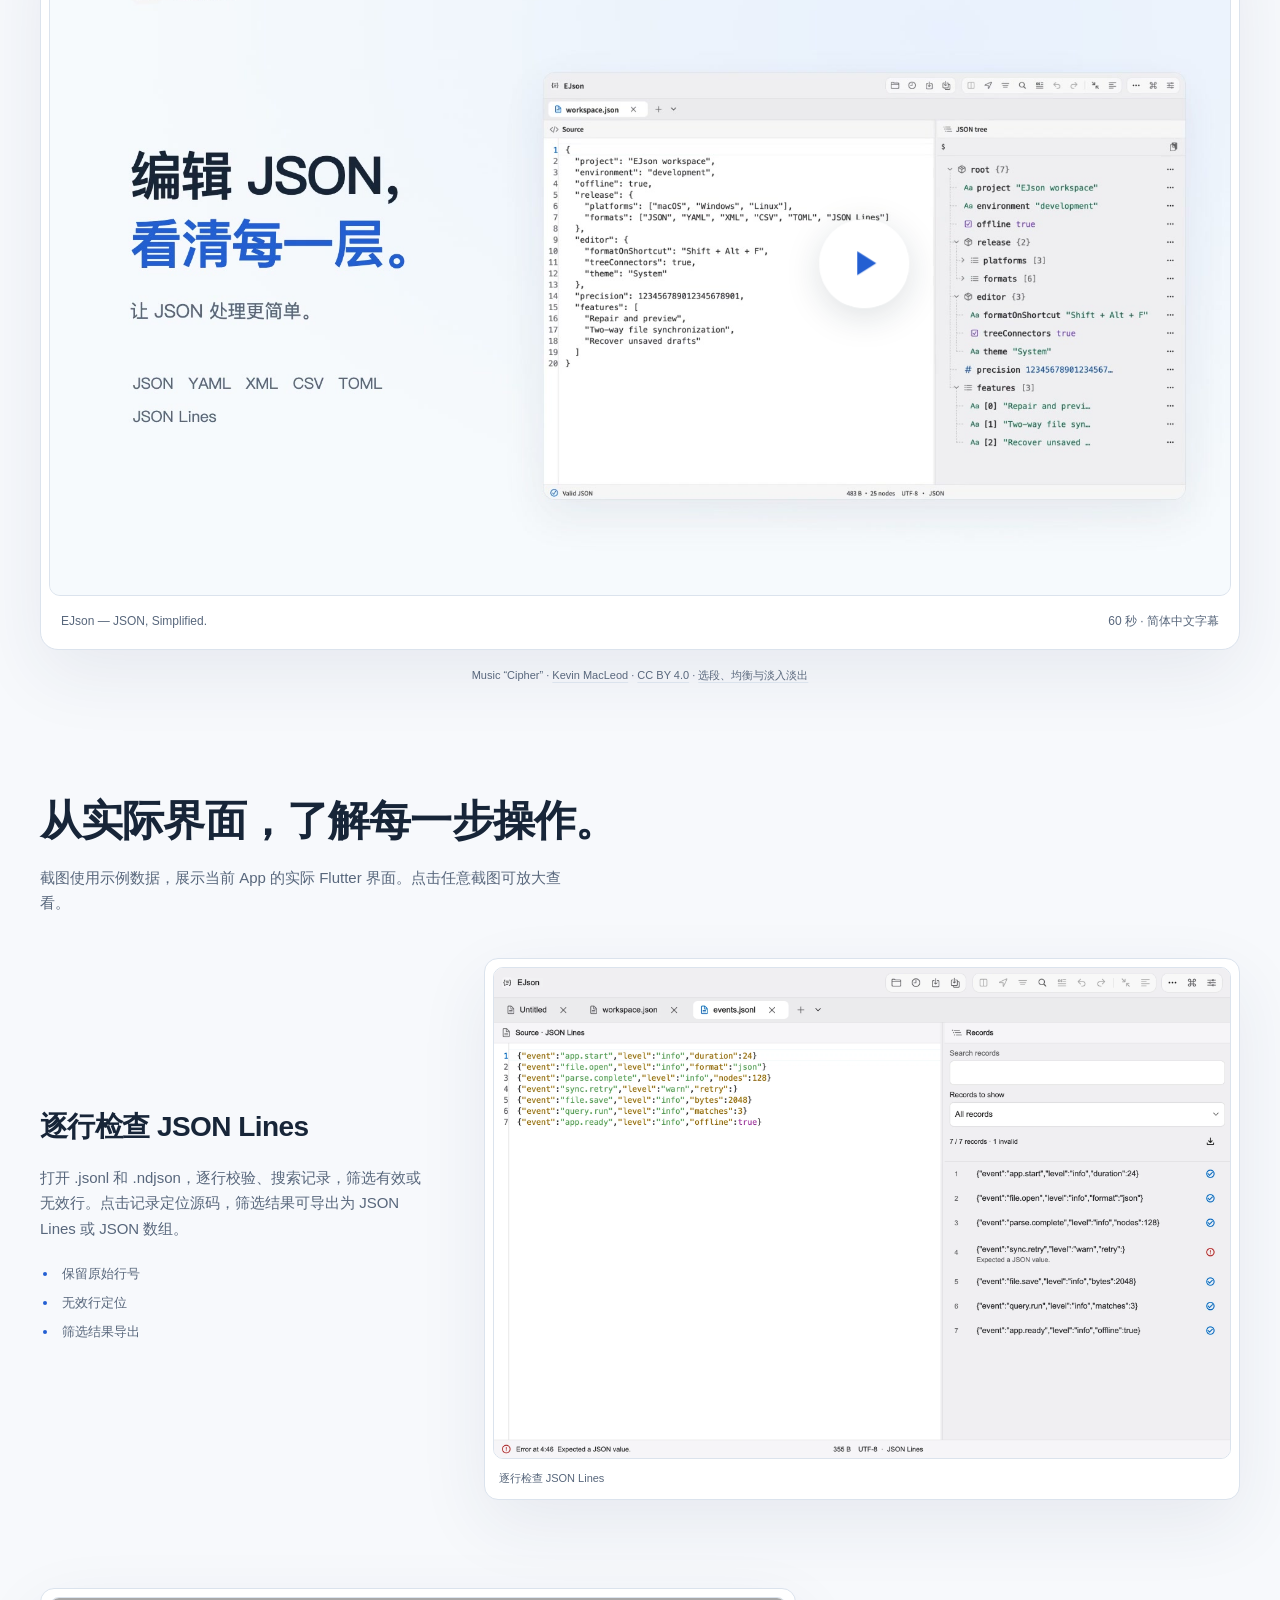
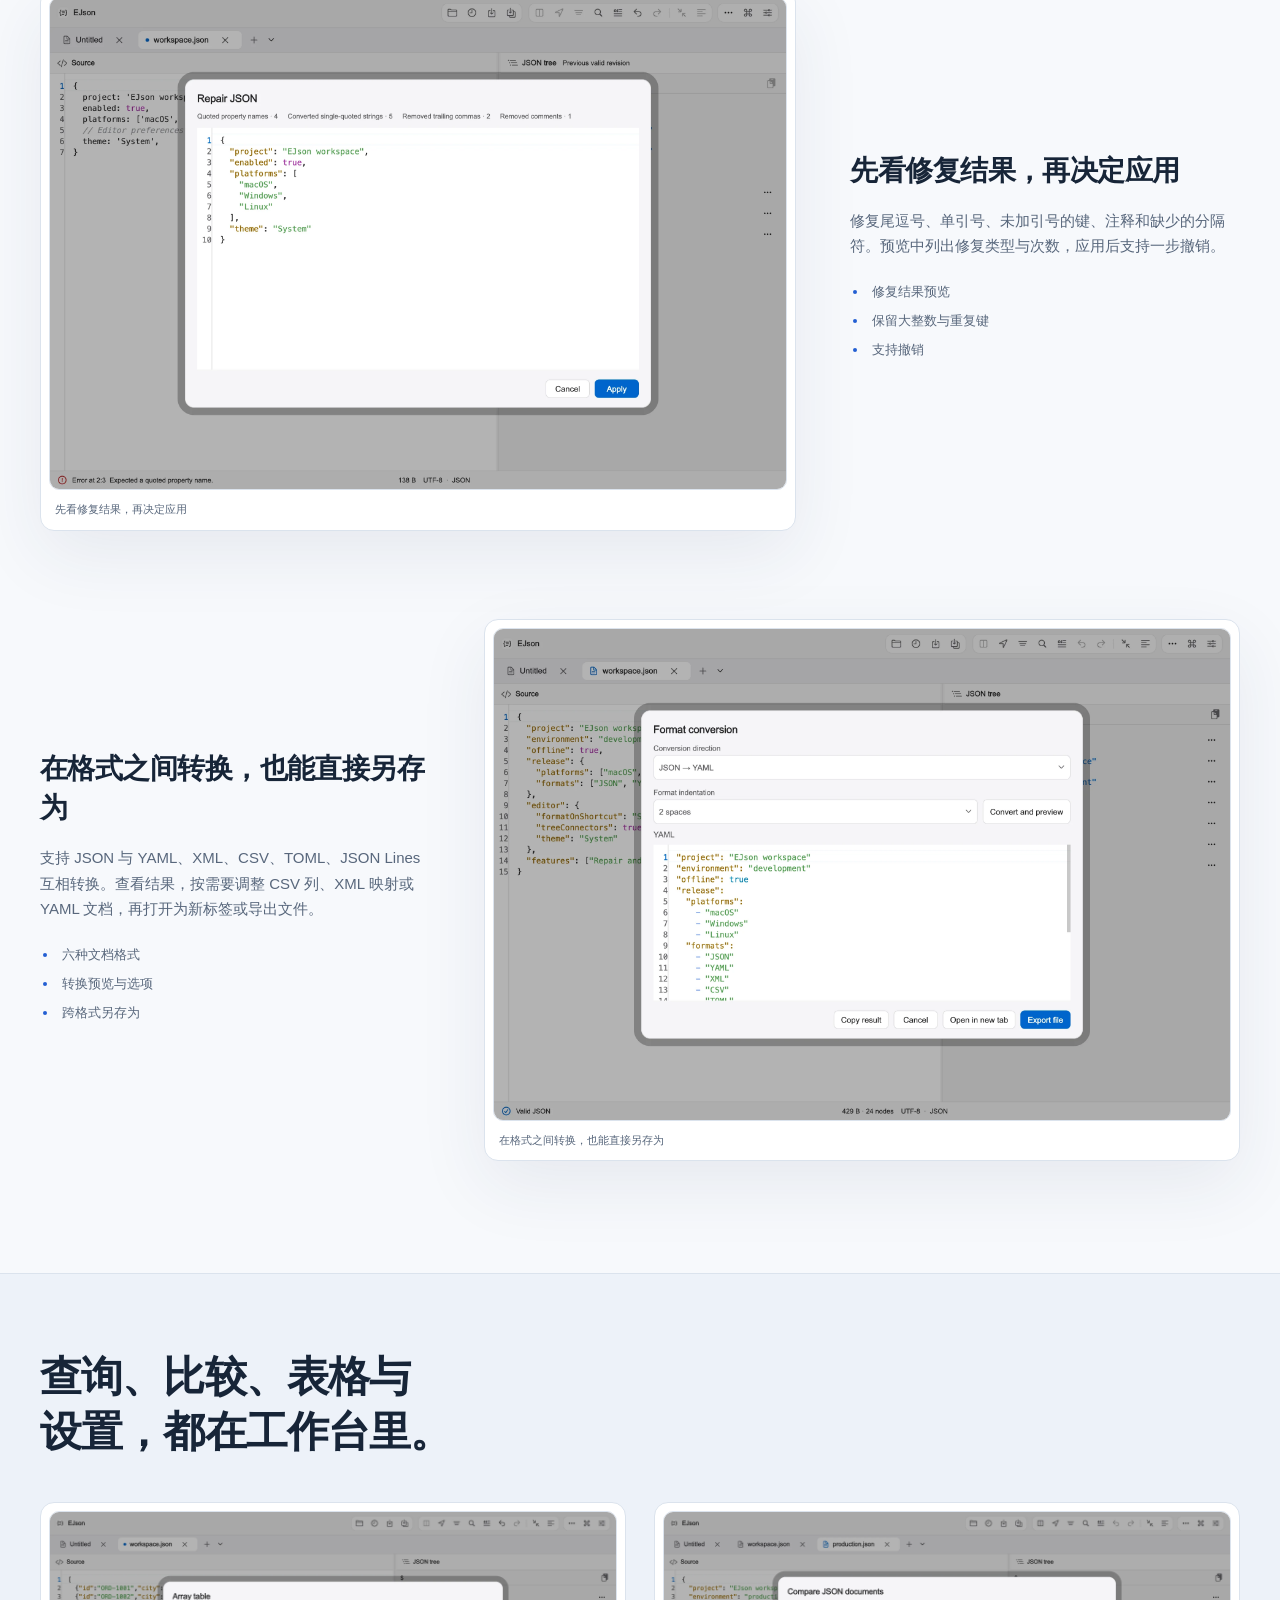
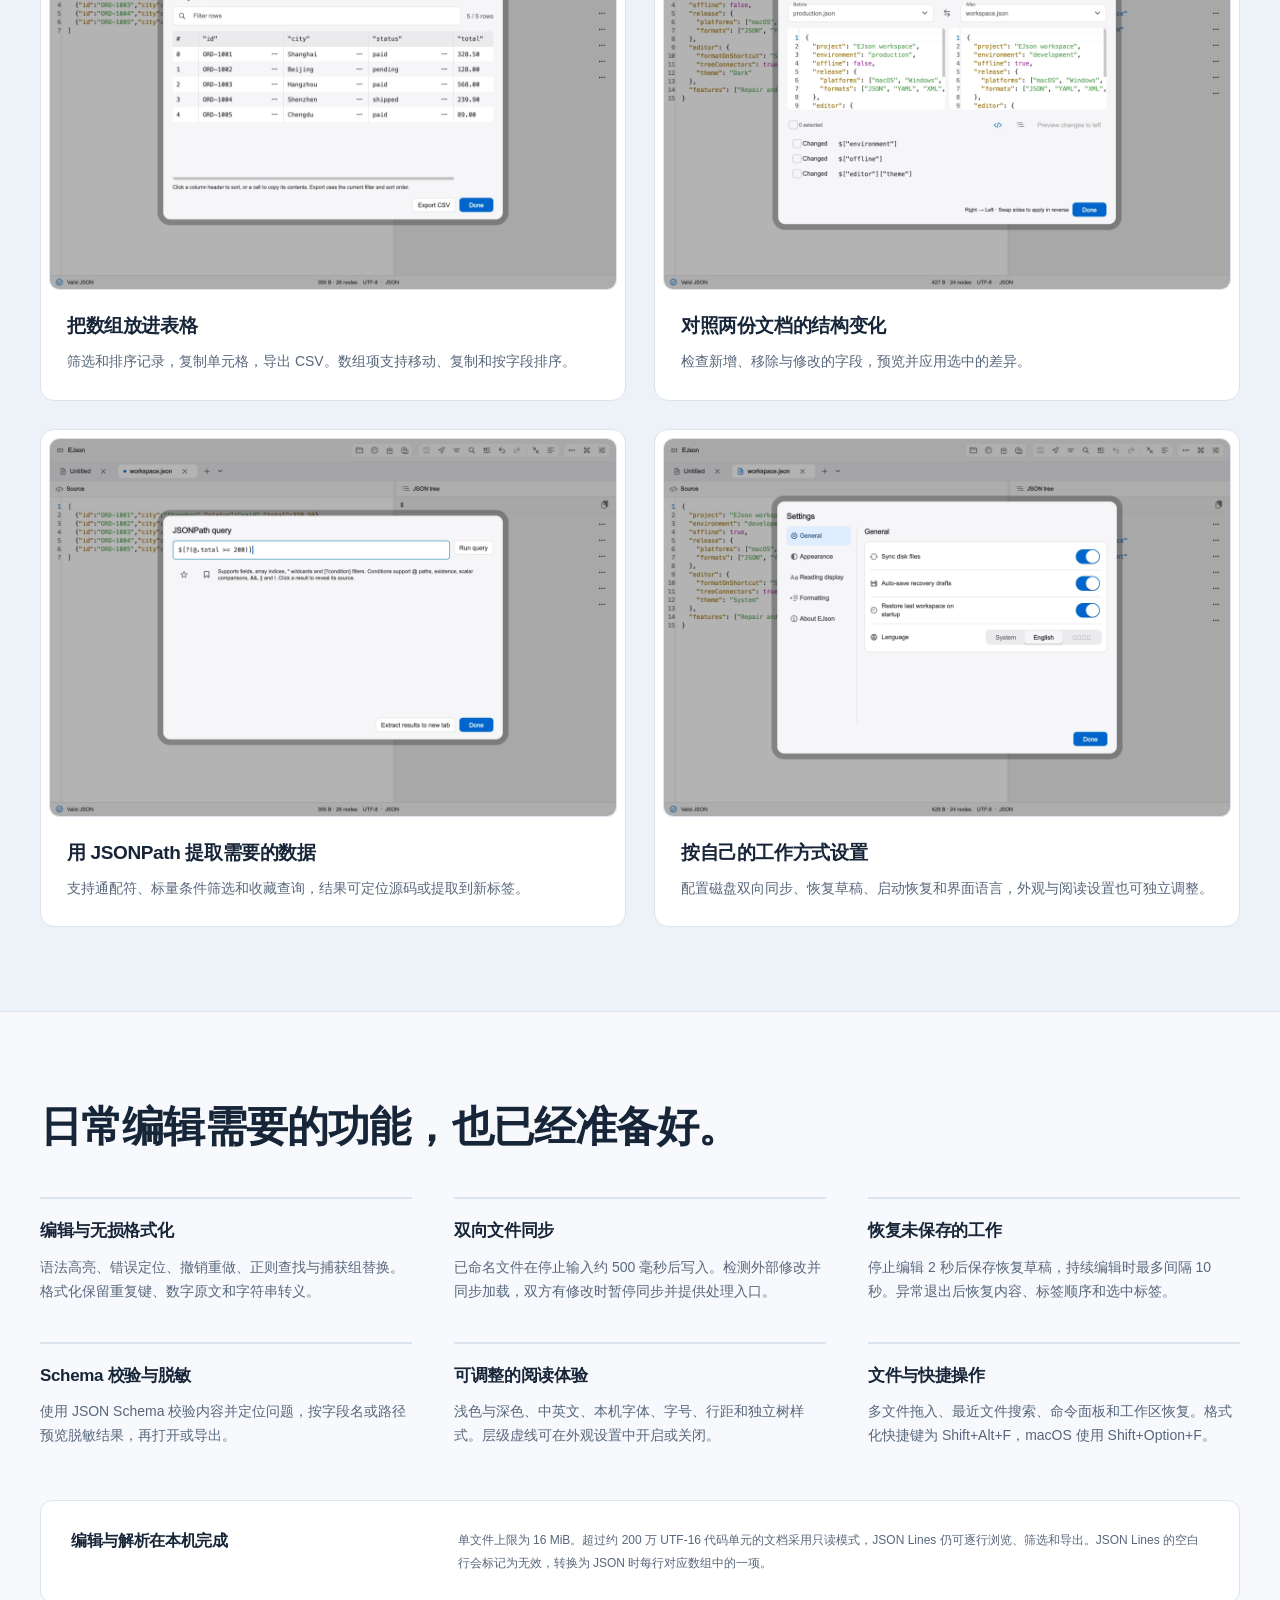
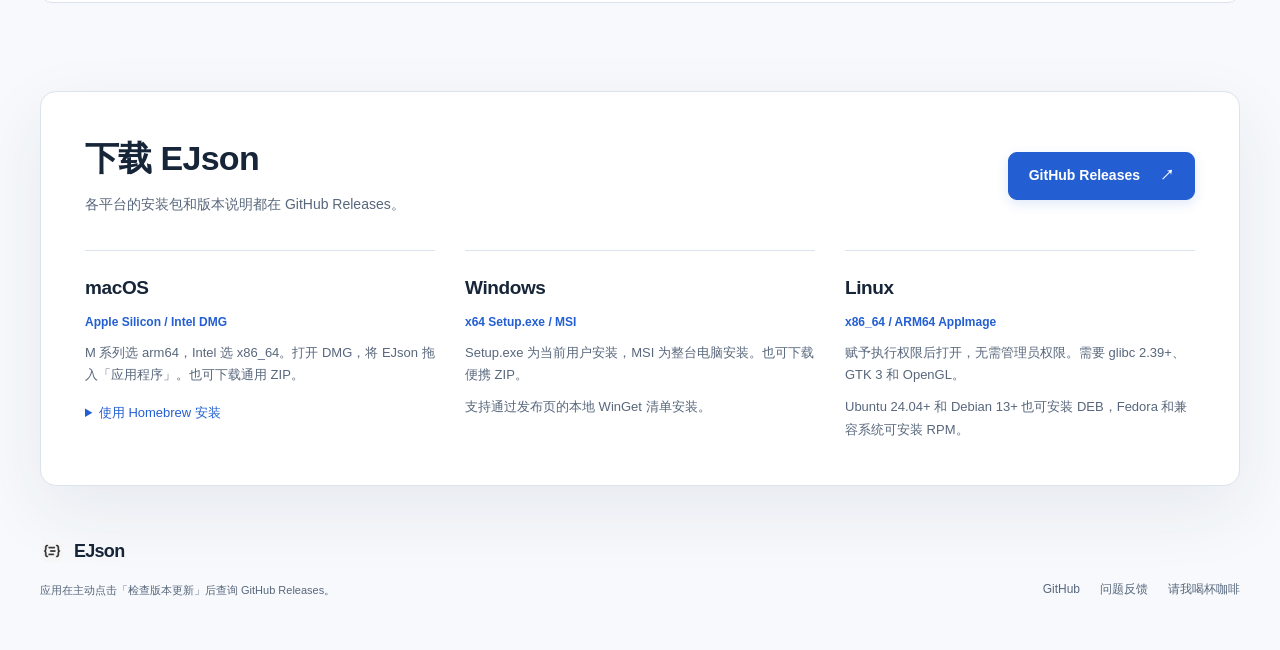
==== commit 345d6081: "feat: showcase EJson product film in docs and website" ====
--- a/website/index.html
+++ b/website/index.html
@@ -3,98 +3,55 @@
 <head>
   <meta charset="utf-8">
   <meta name="viewport" content="width=device-width, initial-scale=1">
-  <meta name="description" content="源码和树形结构并排显示。查找替换、查询 JSONPath、用表格查看数组，自选字体与字号。拖入文件即可开始，所有编辑和解析都在本机完成。">
-  <meta name="theme-color" content="#10141e" media="(prefers-color-scheme: dark)">
-  <meta name="theme-color" content="#f4f7fc" media="(prefers-color-scheme: light)">
-  <title>EJson · 桌面 JSON 编辑器</title>
+  <meta name="description" content="本地桌面数据工作台，支持 JSON、YAML、XML、CSV、TOML 和 JSON Lines。源码与树同步，提供修复预览、格式转换、双向文件同步和崩溃恢复。">
+  <meta name="theme-color" content="#f7f9fc" media="(prefers-color-scheme: light)">
+  <meta name="theme-color" content="#10151e" media="(prefers-color-scheme: dark)">
+  <meta property="og:title" content="EJson · 多格式桌面数据编辑器">
+  <meta property="og:description" content="本地桌面数据工作台，支持 JSON、YAML、XML、CSV、TOML 和 JSON Lines。源码与树同步，提供修复预览、格式转换、双向文件同步和崩溃恢复。">
+  <meta property="og:image" content="https://echo-braveshine.github.io/EJson/assets/workbench-light.png">
+  <title>EJson · 多格式桌面数据编辑器</title>
   <link rel="icon" href="assets/logo.png" type="image/png">
   <link rel="alternate" hreflang="en" href="en.html">
-  <link rel="stylesheet" href="styles.css">
+  <script src="theme.js"></script>
+  <link rel="stylesheet" href="styles.css?v=20261115-film2">
+  <script src="site.js?v=20261115-film2" defer></script>
 </head>
 <body>
-  <header class="site-header">
-    <nav class="wrap nav" aria-label="主导航">
-      <a class="brand" href="#top"><img src="assets/logo.png" width="32" height="32" alt="">EJson</a>
-      <div class="nav-links">
-        <a href="#features">功能</a>
-        <a href="#download">下载</a>
-        <a class="language" href="en.html" lang="en">English</a>
-      </div>
-    </nav>
-  </header>
-
-  <main id="top">
-    <section class="hero" aria-labelledby="hero-title">
-      <div class="wrap hero-inner">
-        <div class="hero-copy">
-          <h1 id="hero-title">编辑 JSON， <span>看清每一层。</span></h1>
-          <p>源码和树形结构并排显示。查找替换、查询 JSONPath、用表格查看数组，自选字体与字号。拖入文件即可开始，所有编辑和解析都在本机完成。</p>
-          <div class="actions">
-            <a class="button primary" href="#download">下载 EJson <span aria-hidden="true">↓</span></a>
-            <a class="button secondary" href="https://github.com/Echo-BraveShine/EJson">查看 GitHub <span aria-hidden="true">↗</span></a>
-          </div>
-          <p class="platform-note">macOS <span aria-hidden="true">·</span> Windows <span aria-hidden="true">·</span> Linux</p>
+  <a class="skip-link" href="#main">跳到正文</a>
+  <header class="site-header"><nav class="wrap nav" aria-label="主导航">
+    <a class="brand" href="#top"><img src="assets/logo.png" width="32" height="32" alt="">EJson</a>
+    <div class="nav-links"><a href="#features">功能</a><a href="#screenshots">界面预览</a><a href="#download">下载</a><a class="language" href="en.html" lang="en">English</a><select class="theme-select" aria-label="网站主题" data-theme-select><option value="system">跟随系统</option><option value="light">浅色模式</option><option value="dark">深色模式</option></select></div>
+  </nav></header>
+  <main id="main">
+    <section class="hero" id="top"><div class="wrap">
+      <div class="hero-intro"><div><p class="platform-note">macOS / Windows / Linux</p><h1>编辑 JSON，<br><span>看清每一层。</span></h1></div><div class="hero-copy"><p>在同一个桌面工作台中编辑、校验、转换六种数据格式。源码与层级结构同屏，修复、查询和比较都有可查看的结果。</p><div class="actions"><a class="button primary" href="#download">下载 EJson <span aria-hidden="true">↓</span></a><a class="button secondary" href="#film">观看影片 <span aria-hidden="true">▶</span></a></div></div></div>
+      <figure class="hero-product"><div class="preview-toolbar"><span>EJson 工作台</span><span class="preview-theme-note">截图随网站主题切换</span></div>
+        <a class="screenshot" data-screenshot="workbench" href="assets/workbench-light.png" data-zoom data-caption="源码与树同步 · 可开关的层级虚线 · 多标签工作区"><img src="assets/workbench-light.webp" width="1200" height="800" alt="源码与树同步 · 可开关的层级虚线 · 多标签工作区" fetchpriority="high" decoding="async"></a><figcaption>源码与树同步 · 可开关的层级虚线 · 多标签工作区</figcaption>
+      </figure>
+      <div class="format-strip"><p>支持的文件格式</p><div><span>JSON</span><span>YAML</span><span>XML</span><span>CSV</span><span>TOML</span><span>JSON Lines <small>.jsonl / .ndjson</small></span></div></div>
+    </div></section>
+    <section class="wrap film-section" id="film" aria-labelledby="film-title">
+      <div class="film-heading"><h2 id="film-title">一分钟，认识 EJson。</h2><a class="film-download" href="assets/videos/ejson-promo-60s.mp4" download>下载影片 <span aria-hidden="true">↓</span></a></div>
+      <figure class="film-card">
+        <div class="film-player" data-film-player>
+          <video controls playsinline preload="none" width="1920" height="1080" poster="assets/videos/ejson-promo-poster.jpg" aria-label="播放 EJson 产品宣传片">
+            <source src="assets/videos/ejson-promo-60s.mp4" type="video/mp4">
+            <a href="assets/videos/ejson-promo-60s.mp4">下载影片 (MP4)</a>
+          </video>
+          <button class="film-play" type="button" data-film-play aria-label="播放 EJson 产品宣传片" hidden><span class="film-play-icon" aria-hidden="true"></span></button>
         </div>
-        <figure class="product">
-          <a class="product-image" href="assets/workbench.png">
-            <img src="assets/workbench.png" width="1100" height="726" alt="EJson 的实际界面，左侧显示 example.json 源码，右侧显示同一份文件的树形结构" fetchpriority="high">
-          </a>
-          <figcaption>EJson 工作台 · 源码与树形结构</figcaption>
-        </figure>
-      </div>
+        <figcaption><span>EJson — JSON, Simplified.</span><span>60 秒 · 简体中文字幕</span></figcaption>
+      </figure>
+      <p class="film-credit">Music “Cipher” · <a href="https://incompetech.com/music/royalty-free/index.html?isrc=USUAN1100844">Kevin MacLeod</a> · <a href="https://creativecommons.org/licenses/by/4.0/">CC BY 4.0</a> · <a href="assets/videos/CREDITS.txt">选段、均衡与淡入淡出</a></p>
     </section>
-
-    <section class="wrap features" id="features" aria-labelledby="features-title">
-      <h2 id="features-title">从源码到节点</h2>
-      <div class="feature-grid">
-        <article class="feature-card">
-          <span class="feature-icon" aria-hidden="true">{}</span>
-          <h3>源码与树同步</h3>
-          <p>点击节点即可跳到源码。在树中重命名键、替换值，或将子树提取到新标签页。两侧编辑共享撤销与重做。</p>
-        </article>
-        <article class="feature-card">
-          <span class="feature-icon" aria-hidden="true">≡</span>
-          <h3>格式化与校验</h3>
-          <p>格式化和压缩保留重复键、数字原文和字符串转义。自选缩进和换行符，发现语法错误时直接跳到对应位置。</p>
-        </article>
-        <article class="feature-card">
-          <span class="feature-icon" aria-hidden="true">.*</span>
-          <h3>查找、替换与转换</h3>
-          <p>在源码、键或值中查找，支持正则表达式和捕获组替换。可将内容转义为 JSON 字符串，或反转义为原始内容。</p>
-        </article>
-        <article class="feature-card">
-          <span class="feature-icon" aria-hidden="true">$.</span>
-          <h3>JSONPath 查询</h3>
-          <p>按路径定位节点，使用通配符和标量条件筛选。收藏常用查询，将结果提取到新标签页继续编辑。</p>
-        </article>
-        <article class="feature-card">
-          <span class="feature-icon" aria-hidden="true">▦</span>
-          <h3>数组表格与排序</h3>
-          <p>用表格查看数组，筛选、排序、复制单元格并导出 CSV。支持数组项上移、下移、复制，以及按值或字段排序。</p>
-        </article>
-        <article class="feature-card">
-          <span class="feature-icon" aria-hidden="true">↔</span>
-          <h3>文档比较与统计</h3>
-          <p>比较两份文档，查看字节数、节点数、最大深度和最长数组，了解当前 JSON 的结构。</p>
-        </article>
-        <article class="feature-card">
-          <span class="feature-icon" aria-hidden="true">▤</span>
-          <h3>文件与工作区</h3>
-          <p>一次拖入多个文件，重复打开时切换到已有标签。搜索最近打开或保存的 20 个文件，也可在启动时恢复上次工作区。</p>
-        </article>
-        <article class="feature-card">
-          <span class="feature-icon" aria-hidden="true">⌘</span>
-          <h3>命令面板</h3>
-          <p>用中英文关键词搜索命令，通过方向键选择、回车执行。macOS 使用 Cmd+Shift+P，Windows 和 Linux 使用 Ctrl+Shift+P。最近文件使用 Cmd/Ctrl+P。</p>
-        </article>
-        <article class="feature-card">
-          <span class="feature-icon" aria-hidden="true">Aa</span>
-          <h3>按习惯阅读</h3>
-          <p>选择本机字体、字号和行距，实时预览。浅色与深色、源码高亮和树样式分别设置，支持中英文界面。</p>
-        </article>
-      </div>
-    </section>
-
+    <section class="wrap screenshot-section" id="screenshots" aria-labelledby="screenshots-title"><div class="section-heading"><h2 id="screenshots-title">从实际界面，了解每一步操作。</h2><p>截图使用示例数据，展示当前 App 的实际 Flutter 界面。点击任意截图可放大查看。</p></div><article class="showcase "><div class="showcase-copy"><h3>逐行检查 JSON Lines</h3><p>打开 .jsonl 和 .ndjson，逐行校验、搜索记录，筛选有效或无效行。点击记录定位源码，筛选结果可导出为 JSON Lines 或 JSON 数组。</p><ul><li>保留原始行号</li><li>无效行定位</li><li>筛选结果导出</li></ul></div><figure><a class="screenshot" data-screenshot="json-lines" href="assets/json-lines.png" data-zoom data-caption="逐行检查 JSON Lines"><img src="assets/json-lines.webp" width="1200" height="800" alt="逐行检查 JSON Lines" loading="lazy" decoding="async"></a><figcaption>逐行检查 JSON Lines</figcaption></figure></article>
+<article class="showcase reverse"><div class="showcase-copy"><h3>先看修复结果，再决定应用</h3><p>修复尾逗号、单引号、未加引号的键、注释和缺少的分隔符。预览中列出修复类型与次数，应用后支持一步撤销。</p><ul><li>修复结果预览</li><li>保留大整数与重复键</li><li>支持撤销</li></ul></div><figure><a class="screenshot" data-screenshot="repair" href="assets/repair.png" data-zoom data-caption="先看修复结果，再决定应用"><img src="assets/repair.webp" width="1200" height="800" alt="先看修复结果，再决定应用" loading="lazy" decoding="async"></a><figcaption>先看修复结果，再决定应用</figcaption></figure></article>
+<article class="showcase "><div class="showcase-copy"><h3>在格式之间转换，也能直接另存为</h3><p>支持 JSON 与 YAML、XML、CSV、TOML、JSON Lines 互相转换。查看结果，按需要调整 CSV 列、XML 映射或 YAML 文档，再打开为新标签或导出文件。</p><ul><li>六种文档格式</li><li>转换预览与选项</li><li>跨格式另存为</li></ul></div><figure><a class="screenshot" data-screenshot="conversion" href="assets/conversion.png" data-zoom data-caption="在格式之间转换，也能直接另存为"><img src="assets/conversion.webp" width="1200" height="800" alt="在格式之间转换，也能直接另存为" loading="lazy" decoding="async"></a><figcaption>在格式之间转换，也能直接另存为</figcaption></figure></article></section>
+    <section class="gallery-section"><div class="wrap"><div class="section-heading"><h2>查询、比较、表格与设置，都在工作台里。</h2></div><div class="gallery-grid"><article class="gallery-card"><figure><a class="screenshot" data-screenshot="arrays" href="assets/arrays.png" data-zoom data-caption="把数组放进表格"><img src="assets/arrays.webp" width="1200" height="800" alt="把数组放进表格" loading="lazy" decoding="async"></a></figure><div><h3>把数组放进表格</h3><p>筛选和排序记录，复制单元格，导出 CSV。数组项支持移动、复制和按字段排序。</p></div></article>
+<article class="gallery-card"><figure><a class="screenshot" data-screenshot="comparison" href="assets/comparison.png" data-zoom data-caption="对照两份文档的结构变化"><img src="assets/comparison.webp" width="1200" height="800" alt="对照两份文档的结构变化" loading="lazy" decoding="async"></a></figure><div><h3>对照两份文档的结构变化</h3><p>检查新增、移除与修改的字段，预览并应用选中的差异。</p></div></article>
+<article class="gallery-card"><figure><a class="screenshot" data-screenshot="query" href="assets/query.png" data-zoom data-caption="用 JSONPath 提取需要的数据"><img src="assets/query.webp" width="1200" height="800" alt="用 JSONPath 提取需要的数据" loading="lazy" decoding="async"></a></figure><div><h3>用 JSONPath 提取需要的数据</h3><p>支持通配符、标量条件筛选和收藏查询，结果可定位源码或提取到新标签。</p></div></article>
+<article class="gallery-card"><figure><a class="screenshot" data-screenshot="settings" href="assets/settings.png" data-zoom data-caption="按自己的工作方式设置"><img src="assets/settings.webp" width="1200" height="800" alt="按自己的工作方式设置" loading="lazy" decoding="async"></a></figure><div><h3>按自己的工作方式设置</h3><p>配置磁盘双向同步、恢复草稿、启动恢复和界面语言，外观与阅读设置也可独立调整。</p></div></article></div></div></section>
+    <section class="wrap feature-section" id="features"><div class="section-heading"><h2>日常编辑需要的功能，也已经准备好。</h2></div><div class="feature-grid"><article><h3>编辑与无损格式化</h3><p>语法高亮、错误定位、撤销重做、正则查找与捕获组替换。格式化保留重复键、数字原文和字符串转义。</p></article><article><h3>双向文件同步</h3><p>已命名文件在停止输入约 500 毫秒后写入。检测外部修改并同步加载，双方有修改时暂停同步并提供处理入口。</p></article><article><h3>恢复未保存的工作</h3><p>停止编辑 2 秒后保存恢复草稿，持续编辑时最多间隔 10 秒。异常退出后恢复内容、标签顺序和选中标签。</p></article><article><h3>Schema 校验与脱敏</h3><p>使用 JSON Schema 校验内容并定位问题，按字段名或路径预览脱敏结果，再打开或导出。</p></article><article><h3>可调整的阅读体验</h3><p>浅色与深色、中英文、本机字体、字号、行距和独立树样式。层级虚线可在外观设置中开启或关闭。</p></article><article><h3>文件与快捷操作</h3><p>多文件拖入、最近文件搜索、命令面板和工作区恢复。格式化快捷键为 Shift+Alt+F，macOS 使用 Shift+Option+F。</p></article></div><aside class="local-note"><h3>编辑与解析在本机完成</h3><p>单文件上限为 16 MiB。超过约 200 万 UTF-16 代码单元的文档采用只读模式，JSON Lines 仍可逐行浏览、筛选和导出。JSON Lines 的空白行会标记为无效，转换为 JSON 时每行对应数组中的一项。</p></aside></section>
     <section class="wrap downloads" id="download" aria-labelledby="download-title">
       <div class="download-header">
         <div>
@@ -129,13 +86,7 @@
       </div>
     </section>
   </main>
-
-  <footer class="wrap footer">
-    <p>仅在你点击「检查版本更新」时，应用才向 GitHub 查询发布版本。</p>
-    <div>
-      <a href="https://github.com/Echo-BraveShine/EJson/issues">问题反馈</a>
-      <a href="https://buymeacoffee.com/1239383708p">请我喝杯咖啡</a>
-    </div>
-  </footer>
+  <footer class="wrap footer"><div><a class="brand" href="#top"><img src="assets/logo.png" width="24" height="24" alt="">EJson</a><p>应用在主动点击「检查版本更新」后查询 GitHub Releases。</p></div><nav aria-label="项目链接"><a href="https://github.com/Echo-BraveShine/EJson">GitHub</a><a href="https://github.com/Echo-BraveShine/EJson/issues">问题反馈</a><a href="https://buymeacoffee.com/1239383708p">请我喝杯咖啡</a></nav></footer>
+  <dialog class="lightbox" aria-label="App 界面大图"><div class="lightbox-head"><p id="lightbox-caption" aria-live="polite"></p><button type="button" data-close aria-label="关闭大图" autofocus>×</button></div><div class="lightbox-image"><img alt="" width="1200" height="800"></div><div class="lightbox-nav"><button type="button" data-prev aria-label="上一张截图">←</button><a data-original href="assets/workbench-light.png" target="_blank" rel="noopener">打开原图 ↗</a><button type="button" data-next aria-label="下一张截图">→</button></div></dialog>
 </body>
 </html>
--- a/website/styles.css
+++ b/website/styles.css
@@ -1,201 +1,226 @@
 :root {
+  color-scheme: light;
+  --page: #f7f9fc;
+  --panel: #fff;
+  --tint: #edf2f9;
+  --ink: #172538;
+  --muted: #58677c;
+  --line: #dbe3ed;
+  --accent: #235fd2;
+  --accent-soft: #e9f0ff;
+  --shadow: 0 24px 70px #23395d14;
+  font: 16px/1.7 Inter, -apple-system, BlinkMacSystemFont, "PingFang SC", "Segoe UI", "Microsoft YaHei", sans-serif;
+}
+:root[data-theme="dark"] {
   color-scheme: dark;
-  --page: #10141e;
-  --panel: #171d2a;
-  --line: #30394b;
-  --ink: #f3f6ff;
-  --muted: #b4bfd3;
-  --soft: #9eacc6;
-  --accent: #a5c6ff;
-  --button: #c9dcff;
-  --on-button: #122446;
-  --button-hover: #e3edff;
-  --hero-glow: #263b65;
-  --hero-edge: #151d32;
-  --download-glow: #202d46;
-  --frame: #c4d6ff1b;
-  --frame-border: #ffffff35;
-  --frame-shadow: #0007;
-  --control: #ffffff0d;
-  --control-hover: #ffffff1a;
-  --icon-panel: #23324c;
-  font: 16px/1.6 Inter, -apple-system, BlinkMacSystemFont, "PingFang SC", "Segoe UI", "Microsoft YaHei", sans-serif;
-}
-
-@media (prefers-color-scheme: light) {
-  :root {
-    color-scheme: light;
-    --page: #f4f7fc;
-    --panel: #fbfcff;
-    --line: #d0d9e8;
-    --ink: #15233b;
-    --muted: #465671;
-    --soft: #4d5f7c;
-    --accent: #2559a9;
-    --button: #2155a5;
-    --on-button: #fff;
-    --button-hover: #194789;
-    --hero-glow: #ccdefc;
-    --hero-edge: #eaf1ff;
-    --download-glow: #e0ebfd;
-    --frame: #ffffff80;
-    --frame-border: #b4c4dd;
-    --frame-shadow: #354d7738;
-    --control: #ffffff70;
-    --control-hover: #fff;
-    --icon-panel: #e7effd;
-  }
-}
-
+  --page: #10151e;
+  --panel: #171e29;
+  --tint: #141c28;
+  --ink: #eef3fc;
+  --muted: #aab8cd;
+  --line: #2d394c;
+  --accent: #92b8ff;
+  --accent-soft: #233652;
+  --shadow: 0 28px 80px #0005;
+}
 * { box-sizing: border-box; }
+html { scroll-behavior: smooth; scroll-padding-top: 90px; }
 body { margin: 0; background: var(--page); color: var(--ink); }
+body:has(dialog[open]) { overflow: hidden; }
 h1, h2, h3, p, figure { margin: 0; }
 a { color: inherit; text-decoration: none; }
-a:focus-visible { outline: 2px solid var(--accent); outline-offset: 4px; }
+button { font: inherit; cursor: pointer; }
+a, button { -webkit-tap-highlight-color: transparent; }
+a:focus-visible, button:focus-visible, summary:focus-visible { outline: 3px solid var(--accent); outline-offset: 5px; }
 p { color: var(--muted); }
-.wrap { width: min(1120px, calc(100% - 64px)); margin-inline: auto; }
+img { display: block; max-width: 100%; }
+.wrap { width: min(1200px, calc(100% - 80px)); margin-inline: auto; }
+.skip-link { position: fixed; z-index: 20; left: 12px; top: -100px; background: var(--panel); padding: 12px; }
+.skip-link:focus { top: 12px; }
+.site-header { position: sticky; top: 0; z-index: 5; border-bottom: 1px solid var(--line); background: var(--page); }
+.nav { min-height: 76px; display: flex; align-items: center; justify-content: space-between; gap: 20px; }
+.brand { display: inline-flex; align-items: center; gap: 10px; font-size: 22px; font-weight: 750; letter-spacing: -.04em; }
+.brand img { border-radius: 8px; }
+.nav-links { display: flex; align-items: center; gap: 30px; color: var(--muted); font-size: 14px; }
+.nav-links a:hover, .footer a:hover { color: var(--accent); }
+.language { border-left: 1px solid var(--line); padding-left: 28px; }
+.hero { padding: 68px 0 0; background: radial-gradient(ellipse at 70% 27%, var(--accent-soft), transparent 64%); }
+.hero-intro { display: grid; grid-template-columns: 1fr .86fr; align-items: end; gap: 64px; margin-bottom: 42px; }
+.platform-note { color: var(--accent); font-size: 12px; letter-spacing: .12em; font-weight: 650; margin-bottom: 20px; }
+h1 { font-size: clamp(46px, 5.3vw, 76px); line-height: 1.12; letter-spacing: -.055em; font-weight: 730; }
+h1 span { color: var(--accent); }
+:lang(zh-CN) h1 { letter-spacing: -.025em; line-height: 1.22; }
+.hero-copy { padding-bottom: 6px; }
+.hero-copy > p { max-width: 44ch; font-size: 18px; line-height: 1.85; text-wrap: pretty; }
+.actions { display: flex; flex-wrap: wrap; gap: 12px; margin-top: 24px; }
+.button { display: inline-flex; align-items: center; justify-content: center; gap: 20px; min-height: 48px; padding: 10px 20px; border-radius: 9px; border: 1px solid var(--line); font-size: 14px; font-weight: 650; }
+.primary { background: #235fd2; border-color: #235fd2; color: #fff; box-shadow: 0 4px 12px #235fd223; }
+.primary:hover { background: #174dad; }
+.secondary { background: var(--panel); }
+.secondary:hover { border-color: var(--accent); }
+.hero-product { padding: 10px 10px 0; border: 1px solid var(--line); border-radius: 18px; background: var(--panel); box-shadow: var(--shadow); }
+.preview-toolbar { display: flex; align-items: center; justify-content: space-between; gap: 12px; padding: 0 6px 10px; font-size: 12px; color: var(--muted); }
+.screenshot { display: block; overflow: hidden; cursor: zoom-in; border: 1px solid var(--line); border-radius: 10px; background: var(--tint); }
+.screenshot img { width: 100%; height: auto; aspect-ratio: 3 / 2; }
+.screenshot:hover { border-color: var(--accent); }
+.hero-product figcaption { padding: 14px 6px; text-align: center; font-size: 12px; color: var(--muted); }
+.format-strip { display: flex; justify-content: space-between; align-items: center; gap: 20px; padding: 28px 0; border-bottom: 1px solid var(--line); }
+.format-strip p { font-size: 12px; }
+.format-strip > div { display: flex; flex-wrap: wrap; gap: 10px 28px; }
+.format-strip span { font-size: 13px; font-weight: 650; }
+.format-strip small { margin-left: 5px; color: var(--muted); font: 11px/1.5 ui-monospace, Menlo, Consolas, monospace; }
+.section-heading { margin-bottom: 42px; max-width: 780px; }
+h2 { font-size: clamp(28px, 3.3vw, 44px); line-height: 1.3; letter-spacing: -.035em; font-weight: 680; text-wrap: balance; }
+:lang(zh-CN) h2 { letter-spacing: -.02em; }
+.section-heading p { margin-top: 16px; max-width: 64ch; font-size: 15px; }
+h3 { font-size: 21px; line-height: 1.45; letter-spacing: -.02em; font-weight: 650; }
+.screenshot-section { padding-block: 96px 24px; }
+.showcase { display: grid; grid-template-columns: .68fr 1.32fr; align-items: center; gap: 54px; padding-bottom: 88px; }
+.showcase.reverse { grid-template-columns: 1.32fr .68fr; }
+.showcase.reverse .showcase-copy { order: 2; }
+.showcase h3 { font-size: 28px; line-height: 1.4; }
+.showcase p { margin-top: 18px; font-size: 15px; }
+.showcase ul { padding-left: 18px; margin: 22px 0 0; font-size: 13px; color: var(--muted); }
+.showcase li { padding-left: 4px; margin-block: 7px; }
+.showcase li::marker { color: var(--accent); }
+.showcase figure { padding: 8px; border: 1px solid var(--line); border-radius: 14px; background: var(--panel); box-shadow: var(--shadow); min-width: 0; }
+.showcase figcaption { padding: 10px 6px 3px; color: var(--muted); font-size: 11px; }
+.gallery-section { background: var(--tint); border-block: 1px solid var(--line); padding-block: 76px 84px; }
+.gallery-grid { display: grid; grid-template-columns: repeat(2, minmax(0, 1fr)); gap: 28px; }
+.gallery-card { background: var(--panel); border: 1px solid var(--line); border-radius: 14px; overflow: hidden; min-width: 0; }
+.gallery-card figure { padding: 8px 8px 0; }
+.gallery-card > div { padding: 22px 26px 26px; }
+.gallery-card h3 { font-size: 19px; }
+.gallery-card p { margin-top: 10px; font-size: 14px; }
+.feature-section { padding-block: 88px; }
+.feature-grid { display: grid; grid-template-columns: repeat(3, minmax(0, 1fr)); gap: 38px 42px; }
+.feature-grid article { border-top: 2px solid var(--line); padding-top: 20px; }
+.feature-grid h3 { font-size: 17px; }
+.feature-grid p { font-size: 14px; margin-top: 12px; }
+.local-note { display: grid; grid-template-columns: .7fr 1.5fr; gap: 36px; margin-top: 52px; padding: 28px 30px; border: 1px solid var(--line); border-radius: 12px; background: var(--panel); }
+.local-note h3 { font-size: 16px; }
+.local-note p { font-size: 12px; line-height: 1.9; }
+.downloads { padding: 44px; border: 1px solid var(--line); border-radius: 16px; background: var(--panel); box-shadow: var(--shadow); }
+.download-header { display: flex; align-items: center; justify-content: space-between; gap: 24px; }
+.download-header h2 { font-size: 34px; }
+.download-header p { margin-top: 12px; font-size: 14px; }
+.download-header .button { flex-shrink: 0; }
+.platforms { display: grid; grid-template-columns: repeat(3, minmax(0, 1fr)); gap: 30px; margin-top: 34px; }
+.platforms article { border-top: 1px solid var(--line); padding-top: 23px; min-width: 0; }
+.platforms h3 { font-size: 19px; }
+.platforms p { font-size: 13px; margin-top: 10px; }
+.platforms .package { color: var(--accent); font-size: 12px; font-weight: 650; }
+.brew-install { margin-top: 16px; font-size: 13px; }
+.brew-install summary { cursor: pointer; color: var(--accent); }
+.brew-install pre { padding: 12px; border-radius: 8px; background: var(--tint); white-space: pre-wrap; overflow-wrap: anywhere; font-size: 11px; }
+.footer { display: flex; justify-content: space-between; align-items: end; gap: 26px; padding-block: 50px; }
+.footer .brand { font-size: 18px; }
+.footer p { font-size: 11px; margin-top: 10px; }
+.footer nav { display: flex; flex-wrap: wrap; gap: 20px; color: var(--muted); font-size: 12px; }
+.lightbox { width: min(1400px, calc(100vw - 48px)); max-height: calc(100dvh - 40px); padding: 16px; color: var(--ink); background: var(--panel); border: 1px solid var(--line); border-radius: 14px; box-shadow: 0 24px 90px #0006; }
+.lightbox::backdrop { background: #080d17d9; backdrop-filter: blur(8px); }
+.lightbox-head { display: flex; align-items: center; justify-content: space-between; gap: 20px; padding: 0 0 12px 4px; }
+.lightbox-head p { color: var(--ink); font-size: 14px; }
+.lightbox button { border: 1px solid var(--line); border-radius: 7px; color: var(--ink); background: var(--tint); min-width: 38px; min-height: 38px; }
+.lightbox-head button { font-size: 24px; }
+.lightbox-image { display: flex; justify-content: center; min-height: 0; }
+.lightbox-image img { width: auto; height: auto; max-height: calc(100dvh - 180px); object-fit: contain; border-radius: 7px; }
+.lightbox-nav { display: flex; align-items: center; justify-content: center; gap: 24px; padding-top: 12px; }
+.lightbox-nav a { font-size: 12px; color: var(--accent); }
+@media (max-width: 960px) {
+  .wrap { width: calc(100% - 48px); }
+  .hero { padding-top: 48px; }
+  .hero-intro { gap: 32px; }
+  .hero-copy > p { font-size: 16px; }
+  .showcase, .showcase.reverse { gap: 30px; grid-template-columns: .8fr 1.2fr; }
+  .showcase.reverse .showcase-copy { order: 0; }
+  .showcase h3 { font-size: 23px; }
+  .feature-grid { grid-template-columns: repeat(2, minmax(0, 1fr)); }
+  .format-strip { align-items: start; flex-direction: column; gap: 12px; }
+}
+@media (max-width: 680px) {
+  .wrap { width: calc(100% - 32px); }
+  .nav { min-height: 66px; gap: 12px; }
+  .brand { font-size: 20px; gap: 8px; }
+  .brand img { width: 28px; height: 28px; }
+  .nav-links { gap: 13px; font-size: 12px; }
+  .nav-links a:first-child { display: none; }
+  .language { padding-left: 13px; }
+  .hero { padding-top: 36px; }
+  .hero-intro { grid-template-columns: 1fr; gap: 22px; margin-bottom: 28px; }
+  h1 { font-size: 48px; }
+  .platform-note { font-size: 10px; margin-bottom: 15px; }
+  .hero-copy > p { font-size: 15px; }
+  .actions { margin-top: 20px; }
+  .button { min-height: 44px; padding-inline: 15px; font-size: 13px; gap: 14px; }
+  .hero-product { border-radius: 12px; padding: 6px 6px 0; }
+  .preview-toolbar { padding: 1px 2px 8px; font-size: 10px; }
+  .hero-product figcaption { font-size: 10px; padding-block: 10px; }
+  .format-strip { padding-block: 22px; }
+  .format-strip > div { gap: 12px 20px; }
+  .format-strip span { font-size: 12px; }
+  .format-strip small { display: block; margin-left: 0; }
+  .screenshot-section { padding-top: 56px; }
+  .section-heading { margin-bottom: 28px; }
+  h2 { font-size: 29px; }
+  .section-heading p { font-size: 14px; }
+  .showcase, .showcase.reverse { grid-template-columns: 1fr; gap: 24px; padding-bottom: 48px; }
+  .showcase h3 { font-size: 24px; }
+  .showcase p { margin-top: 12px; font-size: 14px; }
+  .showcase ul { margin-top: 16px; }
+  .gallery-section { padding-block: 46px; }
+  .gallery-grid { grid-template-columns: 1fr; gap: 20px; }
+  .gallery-card > div { padding: 18px 20px 22px; }
+  .feature-section { padding-block: 52px; }
+  .feature-grid { grid-template-columns: 1fr; gap: 26px; }
+  .local-note { grid-template-columns: 1fr; gap: 12px; margin-top: 32px; padding: 22px; }
+  .downloads { padding: 26px 22px; }
+  .download-header { align-items: start; flex-direction: column; }
+  .download-header h2 { font-size: 28px; }
+  .platforms { grid-template-columns: 1fr; gap: 24px; margin-top: 24px; }
+  .footer { align-items: start; flex-direction: column; padding-block: 36px; }
+  .lightbox { width: calc(100vw - 16px); padding: 10px; }
+  .lightbox-head p { font-size: 12px; }
+}
+@media (prefers-reduced-motion: reduce) { html { scroll-behavior: auto; } }
 
-.site-header {
-  background: var(--page);
-  border-bottom: 1px solid var(--line);
-}
-.nav, .brand, .nav-links, .actions { display: flex; align-items: center; }
-.nav { min-height: 68px; justify-content: space-between; gap: 12px; }
-.brand { flex: none; gap: 9px; font-size: 19px; font-weight: 720; letter-spacing: -.02em; }
-.brand img { display: block; border-radius: 9px; }
-.nav-links { justify-content: flex-end; flex-wrap: wrap; gap: 10px 26px; color: var(--muted); font-size: 14px; }
-.nav-links a:hover, .footer a:hover { color: var(--ink); }
-.language { padding: 5px 12px; border: 1px solid var(--line); border-radius: 8px; }
+.theme-select { font: inherit; color: var(--ink); background: var(--panel); border: 1px solid var(--line); border-radius: 8px; padding: 6px 8px; cursor: pointer; }
+.theme-select:focus-visible { outline: 3px solid var(--accent); outline-offset: 3px; }
+.preview-theme-note { color: var(--muted); font-size: 12px; }
+@media (max-width: 680px) {
+  .nav-links { gap: 12px; }
+  .theme-select { font-size: 11px; padding: 5px 3px; max-width: 86px; }
+  .preview-theme-note { font-size: 10px; }
+}
+@media (max-width: 680px) {
+  .nav { padding-block: 12px; }
+  .nav-links { flex-wrap: wrap; justify-content: flex-end; gap: 8px; }
+  .language { padding-left: 8px; }
+}
 
-.hero {
-  background:
-    linear-gradient(180deg, transparent 0%, var(--page) 96%),
-    radial-gradient(ellipse at 50% 36%, var(--hero-glow) 0%, var(--hero-edge) 48%, var(--page) 75%);
-}
-.hero-inner { padding-top: clamp(52px, 6.5vw, 88px); }
-.hero-copy { text-align: center; }
-h1 {
-  font-size: clamp(42px, 6.4vw, 88px);
-  font-weight: 750;
-  letter-spacing: -.065em;
-  line-height: 1.02;
-  text-wrap: balance;
-}
-h1 span { display: block; color: var(--accent); }
-:lang(zh-CN) h1 { font-size: clamp(42px, 6vw, 80px); letter-spacing: -.045em; line-height: 1.13; }
-.hero-copy > p:not(.platform-note) {
-  max-width: 49ch;
-  margin: 22px auto 0;
-  font-size: clamp(16px, 1.65vw, 19px);
-  text-wrap: pretty;
-}
-.actions { justify-content: center; flex-wrap: wrap; gap: 12px; margin-top: 28px; }
-.button {
-  display: inline-flex;
-  align-items: center;
-  justify-content: center;
-  gap: 10px;
-  min-height: 46px;
-  padding: 9px 17px;
-  border: 1px solid transparent;
-  border-radius: 10px;
-  font-size: 14px;
-  font-weight: 680;
-}
-.primary { background: var(--button); color: var(--on-button); }
-.primary:hover { background: var(--button-hover); }
-.secondary { background: var(--control); border-color: var(--frame-border); }
-.secondary:hover { background: var(--control-hover); }
-.platform-note { margin-top: 15px; color: var(--soft); font-size: 13px; }
-.platform-note span { margin-inline: 6px; }
-
-.product { max-width: 960px; margin: clamp(32px, 4.6vw, 52px) auto 0; }
-.product-image {
-  display: block;
-  padding: clamp(5px, .9vw, 10px);
-  border: 1px solid var(--frame-border);
-  border-radius: clamp(14px, 2vw, 23px);
-  background: var(--frame);
-  box-shadow: 0 28px 65px var(--frame-shadow), 0 0 70px #4078d023;
-}
-.product img {
-  display: block;
-  width: 100%;
-  height: auto;
-  border-radius: clamp(8px, 1.2vw, 14px);
-}
-.product figcaption { margin-top: 14px; color: var(--soft); font-size: 13px; text-align: center; }
-
-.features { padding-block: clamp(56px, 8vw, 96px); }
-h2 { font-size: clamp(30px, 4.2vw, 49px); line-height: 1.12; letter-spacing: -.045em; }
-:lang(zh-CN) h2 { letter-spacing: -.025em; }
-h3 { font-size: 18px; line-height: 1.3; }
-.feature-grid, .platforms { display: grid; grid-template-columns: repeat(3, minmax(0, 1fr)); }
-.feature-grid { gap: 16px; margin-top: 25px; }
-.feature-card {
-  padding: clamp(19px, 2.8vw, 30px);
-  border: 1px solid var(--line);
-  border-radius: 16px;
-  background: var(--panel);
-}
-.feature-icon {
-  display: grid;
-  width: 39px;
-  height: 39px;
-  place-items: center;
-  margin-bottom: 20px;
-  border: 1px solid var(--line);
-  border-radius: 10px;
-  background: var(--icon-panel);
-  color: var(--accent);
-  font: 600 18px/1 ui-monospace, Menlo, Consolas, monospace;
-}
-.feature-card p, .platforms p { margin-top: 8px; font-size: 14px; text-wrap: pretty; }
-
-.downloads {
-  padding: clamp(22px, 4.6vw, 52px);
-  border: 1px solid var(--line);
-  border-radius: 22px;
-  background: linear-gradient(125deg, var(--download-glow), var(--panel) 68%);
-}
-.download-header { display: flex; align-items: center; justify-content: space-between; gap: 16px 24px; flex-wrap: wrap; }
-.download-header p { margin-top: 10px; }
-.platforms { gap: 24px; margin-top: 27px; }
-.platforms article { padding-top: 17px; border-top: 1px solid var(--line); }
-.platforms .package { color: var(--accent); font: 600 12px/1.5 ui-monospace, Menlo, Consolas, monospace; }
-
-.footer {
-  display: flex;
-  justify-content: space-between;
-  flex-wrap: wrap;
-  gap: 12px 24px;
-  padding-block: 30px 40px;
-  font-size: 13px;
-}
-.footer div { display: flex; flex-wrap: wrap; gap: 10px 20px; }
-.footer a { color: var(--muted); text-decoration: underline; text-underline-offset: 3px; }
-
-@media (max-width: 720px) {
-  .wrap { width: calc(100% - 32px); }
-  .feature-grid, .platforms { grid-template-columns: minmax(0, 1fr); gap: 12px; }
-  .feature-icon { margin-bottom: 13px; }
-}
-@media (max-width: 430px) {
-  .nav-links { gap: 8px 12px; font-size: 13px; }
-  .language { padding-inline: 8px; }
-  .button { padding-inline: 13px; }
-}
-
-.brew-install { margin-top: 10px; font-size: 14px; }
-.brew-install summary { color: var(--accent); cursor: pointer; }
-.brew-install pre {
-  margin: 8px 0 0;
-  padding: 10px;
-  border: 1px solid var(--line);
-  border-radius: 8px;
-  background: var(--panel);
-  color: var(--ink);
-  white-space: pre-wrap;
-  overflow-wrap: anywhere;
-  font-size: 12px;
-}
+.film-section { padding-block: 88px 12px; }
+.film-heading { display: flex; align-items: center; justify-content: space-between; gap: 24px; margin-bottom: 30px; }
+.film-download { display: inline-flex; align-items: center; gap: 14px; flex-shrink: 0; color: var(--accent); font-size: 14px; }
+.film-download:hover { text-decoration: underline; text-underline-offset: 4px; }
+.film-card { padding: 8px 8px 0; border: 1px solid var(--line); border-radius: 18px; background: var(--panel); box-shadow: var(--shadow); }
+.film-player { position: relative; overflow: hidden; border: 1px solid var(--line); border-radius: 11px; background: #f7f9fc; }
+.film-player video { display: block; width: 100%; height: auto; aspect-ratio: 16 / 9; object-fit: contain; }
+.film-player video:focus-visible { outline: 3px solid var(--accent); outline-offset: -3px; }
+.film-play { position: absolute; left: 69%; top: 50%; transform: translate(-50%, -50%); display: grid; place-items: center; width: clamp(64px, 7vw, 100px); aspect-ratio: 1; padding: 0; border: 1px solid #ffffffd9; border-radius: 50%; color: #235fd2; background: #fffffff2; box-shadow: 0 8px 36px #17253826; backdrop-filter: blur(12px); }
+.film-play[hidden] { display: none; }
+.film-play:hover { background: #fff; box-shadow: 0 10px 44px #1725383b; }
+.film-play-icon { width: 0; height: 0; margin-left: 5px; border-top: 12px solid transparent; border-bottom: 12px solid transparent; border-left: 19px solid currentColor; }
+.film-card figcaption { display: flex; justify-content: space-between; gap: 16px; padding: 15px 12px 17px; color: var(--muted); font-size: 12px; }
+.film-credit { margin-top: 16px; font-size: 11px; line-height: 1.8; color: var(--muted); text-align: center; }
+.film-credit a { text-decoration: underline; text-decoration-color: var(--line); text-underline-offset: 3px; }
+.film-credit a:hover { color: var(--accent); }
+@media (max-width: 680px) {
+  .film-section { padding-top: 52px; }
+  .film-heading { align-items: flex-start; flex-direction: column; gap: 12px; margin-bottom: 22px; }
+  .film-download { font-size: 12px; }
+  .film-card { padding: 5px 5px 0; border-radius: 12px; }
+  .film-player { border-radius: 8px; }
+  .film-play { width: 54px; }
+  .film-play-icon { border-top-width: 9px; border-bottom-width: 9px; border-left-width: 14px; }
+  .film-card figcaption { padding: 12px 7px; gap: 4px; flex-direction: column; font-size: 11px; }
+}
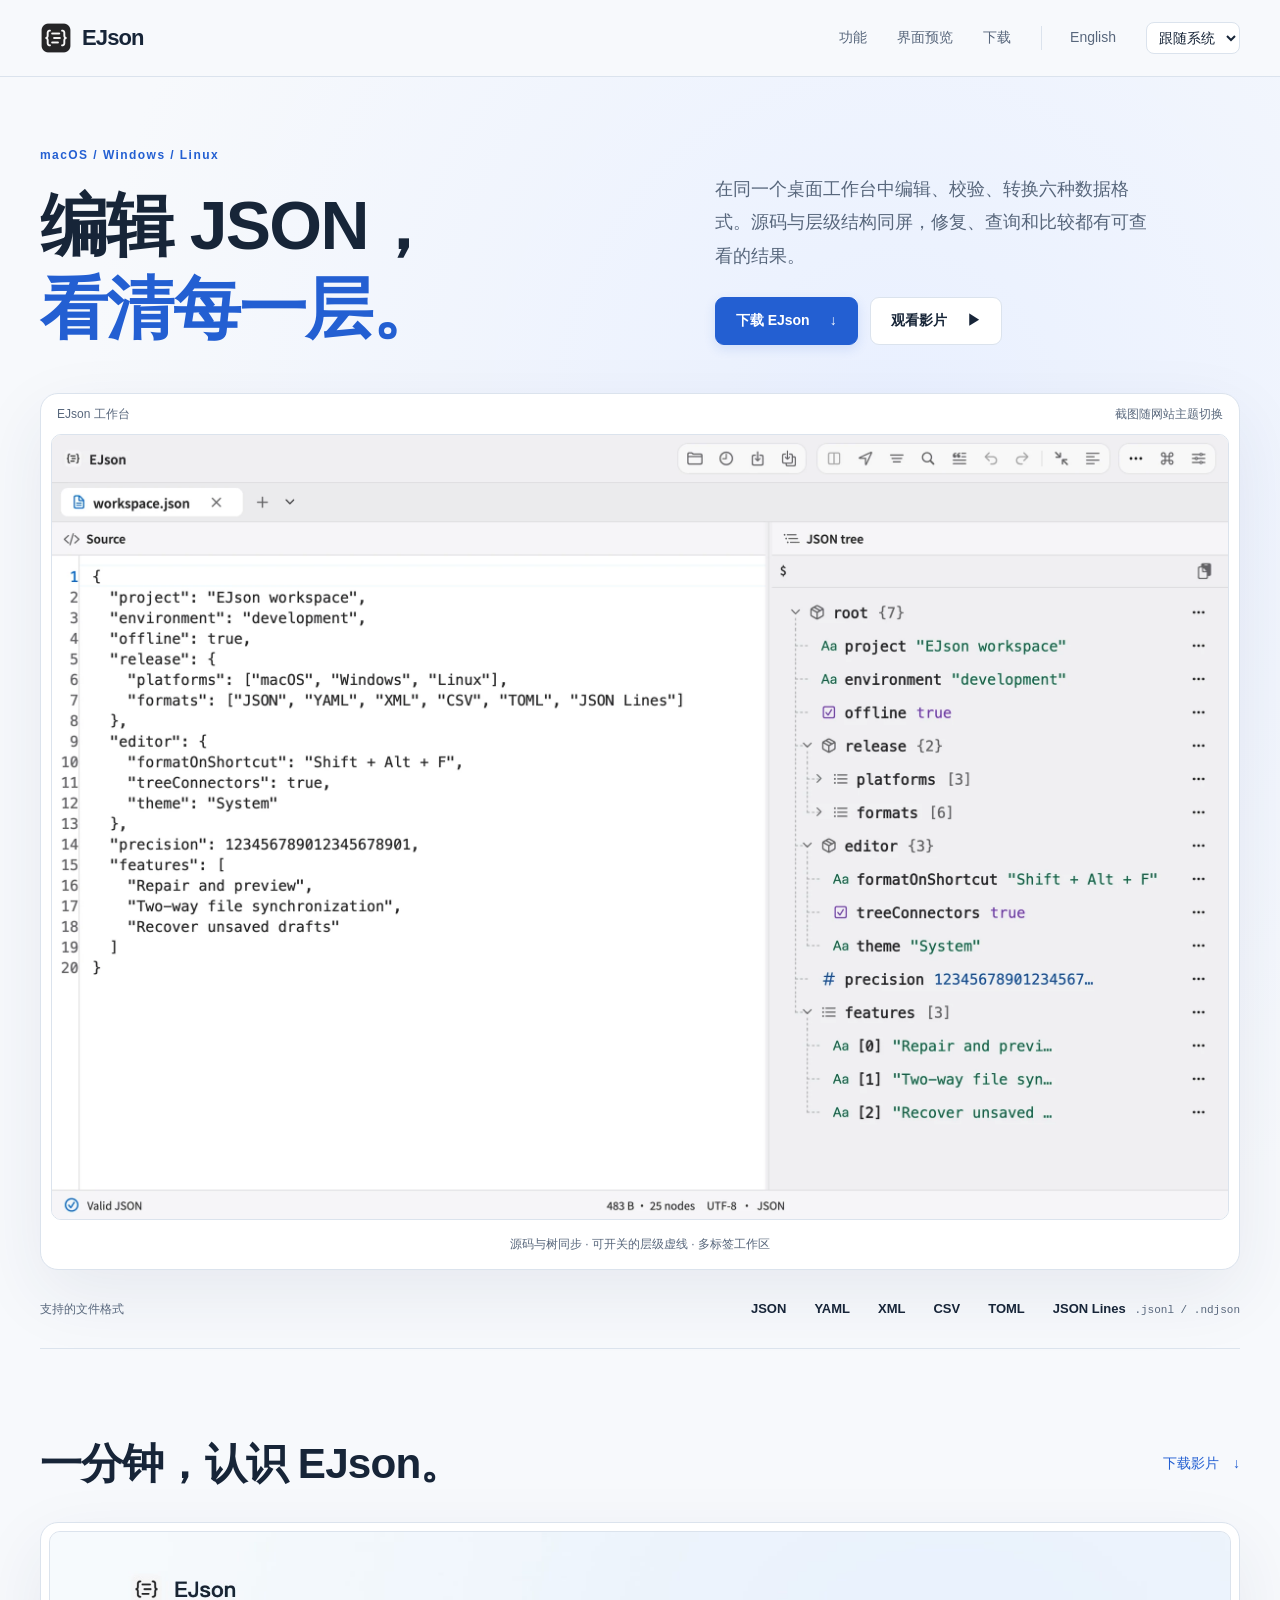
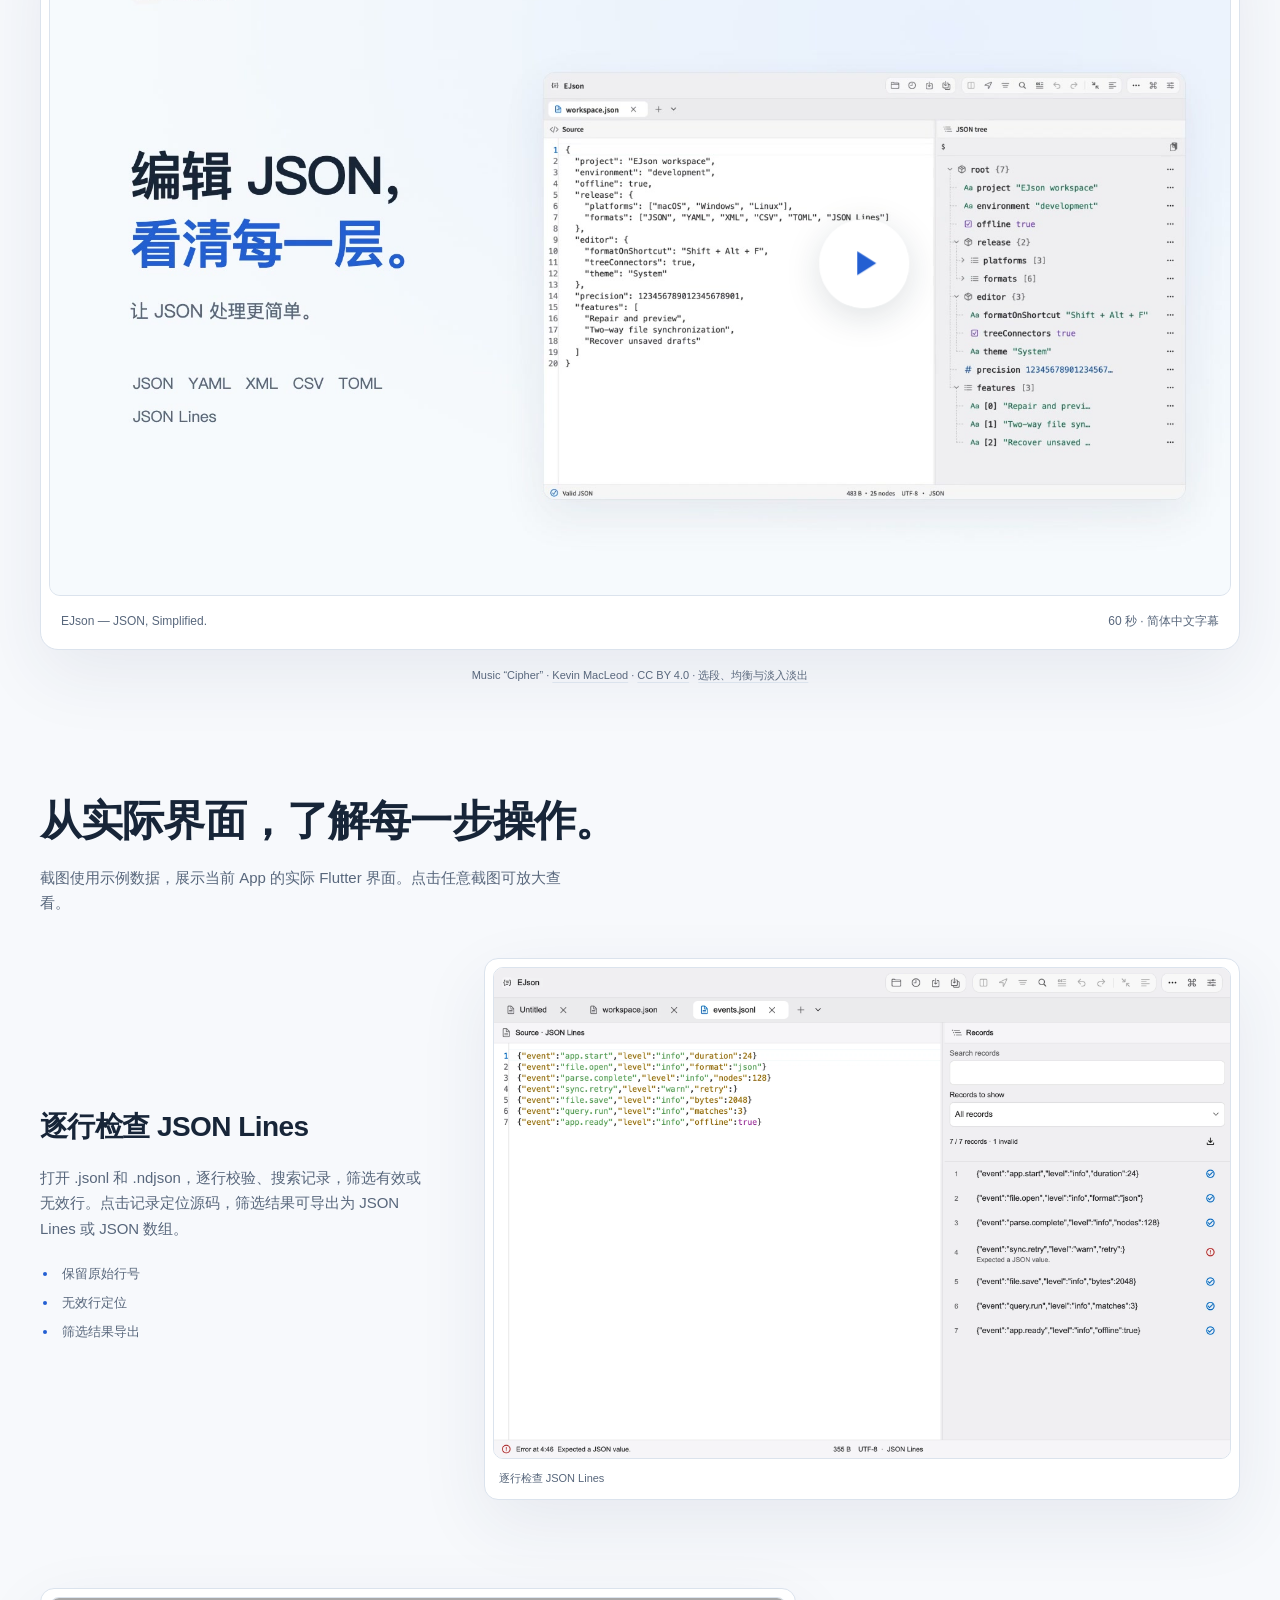
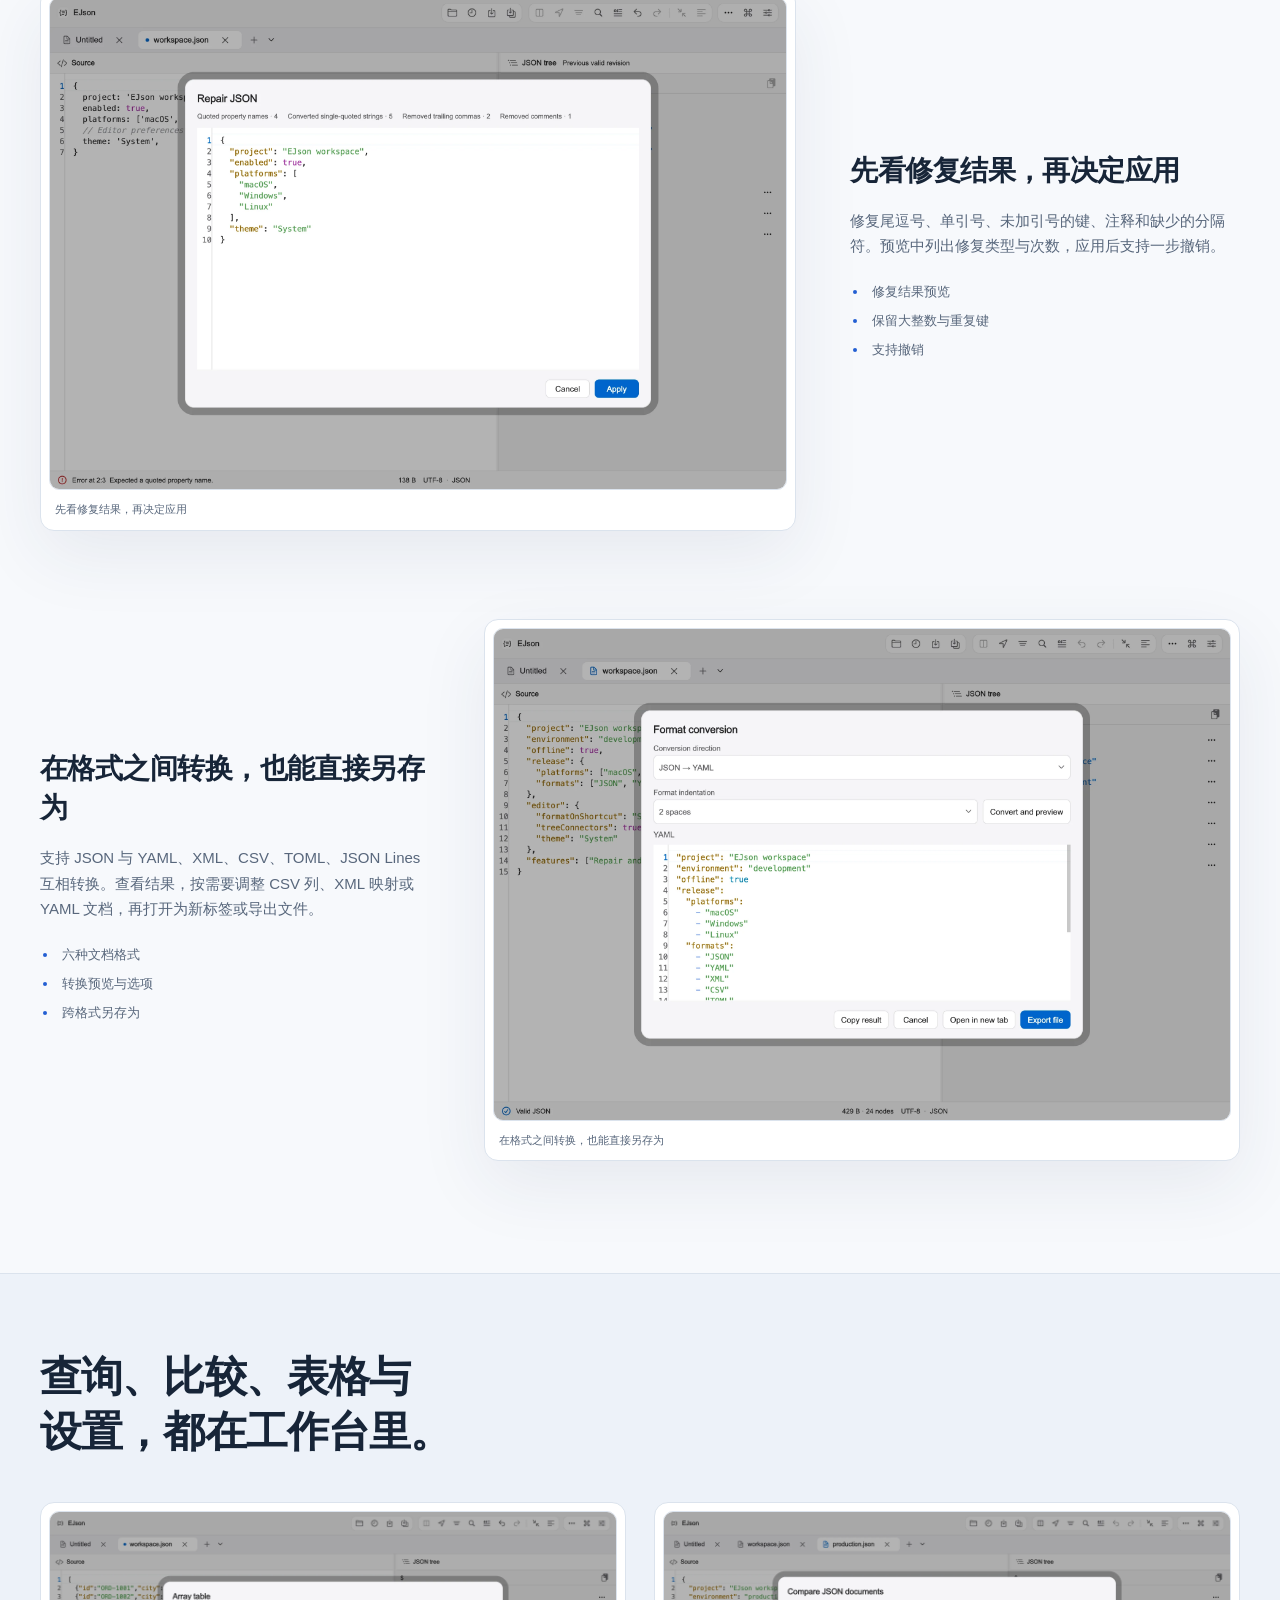
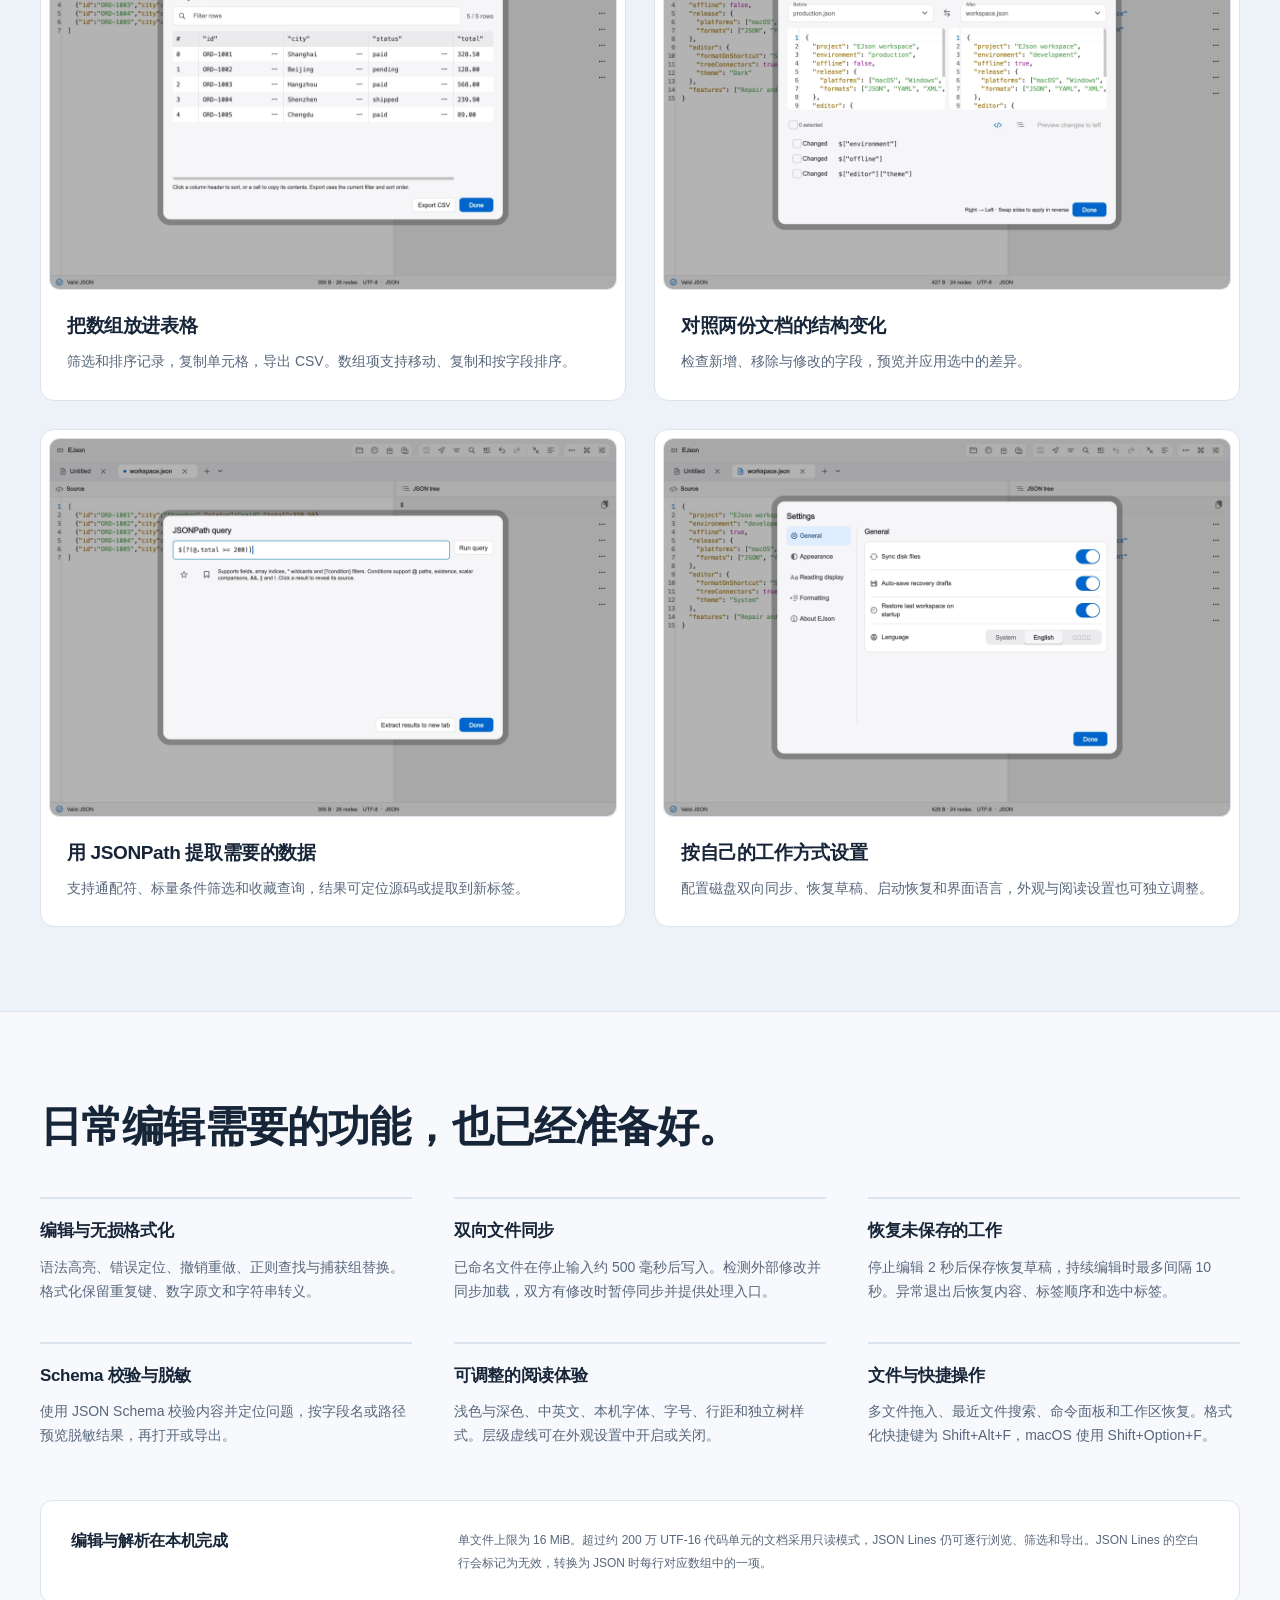
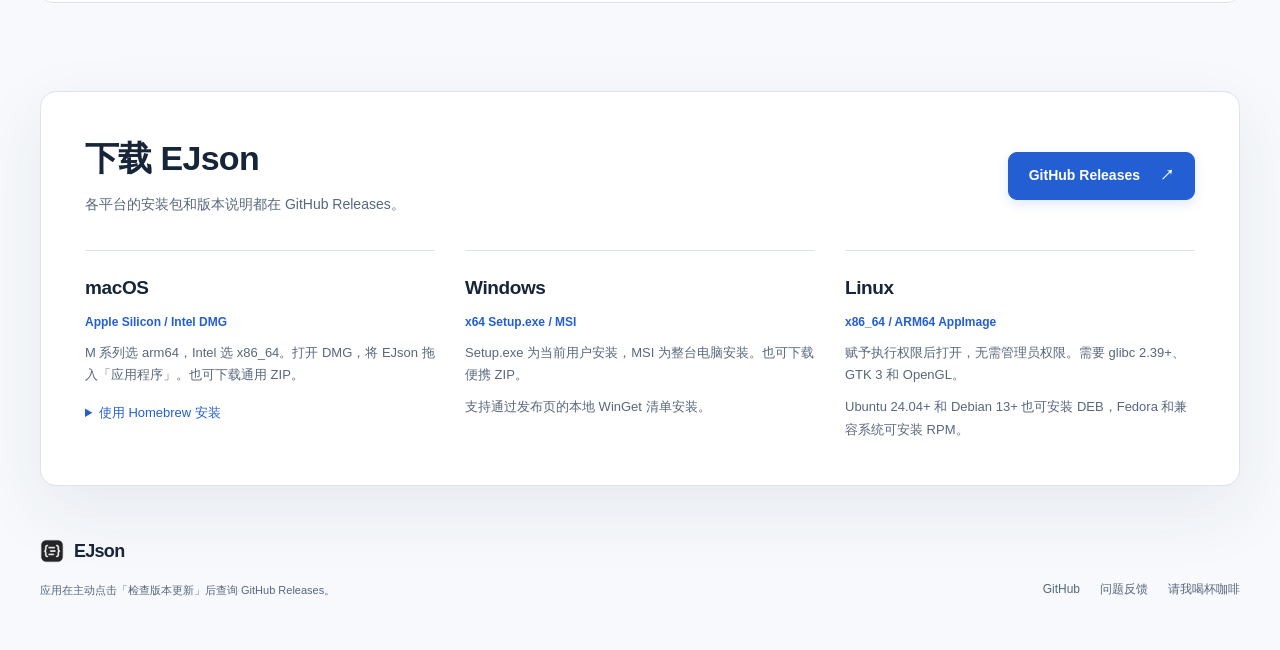
==== commit 9c6c445e: "update website" ====
--- a/website/index.html
+++ b/website/index.html
@@ -10,16 +10,16 @@
   <meta property="og:description" content="本地桌面数据工作台，支持 JSON、YAML、XML、CSV、TOML 和 JSON Lines。源码与树同步，提供修复预览、格式转换、双向文件同步和崩溃恢复。">
   <meta property="og:image" content="https://echo-braveshine.github.io/EJson/assets/workbench-light.png">
   <title>EJson · 多格式桌面数据编辑器</title>
-  <link rel="icon" href="assets/logo.png" type="image/png">
+  <link rel="icon" href="assets/logo-on-dark.png" type="image/png" data-theme-icon>
   <link rel="alternate" hreflang="en" href="en.html">
-  <script src="theme.js"></script>
-  <link rel="stylesheet" href="styles.css?v=20261115-film2">
-  <script src="site.js?v=20261115-film2" defer></script>
+  <script src="theme.js?v=20261115-logo3"></script>
+  <link rel="stylesheet" href="styles.css?v=20261115-logo3">
+  <script src="site.js?v=20261115-logo3" defer></script>
 </head>
 <body>
   <a class="skip-link" href="#main">跳到正文</a>
   <header class="site-header"><nav class="wrap nav" aria-label="主导航">
-    <a class="brand" href="#top"><img src="assets/logo.png" width="32" height="32" alt="">EJson</a>
+    <a class="brand" href="#top"><img class="brand-logo-for-light-theme" src="assets/logo-on-dark.png" width="32" height="32" alt=""><img class="brand-logo-for-dark-theme" src="assets/logo-on-light.png" width="32" height="32" alt="">EJson</a>
     <div class="nav-links"><a href="#features">功能</a><a href="#screenshots">界面预览</a><a href="#download">下载</a><a class="language" href="en.html" lang="en">English</a><select class="theme-select" aria-label="网站主题" data-theme-select><option value="system">跟随系统</option><option value="light">浅色模式</option><option value="dark">深色模式</option></select></div>
   </nav></header>
   <main id="main">
@@ -86,7 +86,7 @@
       </div>
     </section>
   </main>
-  <footer class="wrap footer"><div><a class="brand" href="#top"><img src="assets/logo.png" width="24" height="24" alt="">EJson</a><p>应用在主动点击「检查版本更新」后查询 GitHub Releases。</p></div><nav aria-label="项目链接"><a href="https://github.com/Echo-BraveShine/EJson">GitHub</a><a href="https://github.com/Echo-BraveShine/EJson/issues">问题反馈</a><a href="https://buymeacoffee.com/1239383708p">请我喝杯咖啡</a></nav></footer>
+  <footer class="wrap footer"><div><a class="brand" href="#top"><img class="brand-logo-for-light-theme" src="assets/logo-on-dark.png" width="24" height="24" alt=""><img class="brand-logo-for-dark-theme" src="assets/logo-on-light.png" width="24" height="24" alt="">EJson</a><p>应用在主动点击「检查版本更新」后查询 GitHub Releases。</p></div><nav aria-label="项目链接"><a href="https://github.com/Echo-BraveShine/EJson">GitHub</a><a href="https://github.com/Echo-BraveShine/EJson/issues">问题反馈</a><a href="https://buymeacoffee.com/1239383708p">请我喝杯咖啡</a></nav></footer>
   <dialog class="lightbox" aria-label="App 界面大图"><div class="lightbox-head"><p id="lightbox-caption" aria-live="polite"></p><button type="button" data-close aria-label="关闭大图" autofocus>×</button></div><div class="lightbox-image"><img alt="" width="1200" height="800"></div><div class="lightbox-nav"><button type="button" data-prev aria-label="上一张截图">←</button><a data-original href="assets/workbench-light.png" target="_blank" rel="noopener">打开原图 ↗</a><button type="button" data-next aria-label="下一张截图">→</button></div></dialog>
 </body>
 </html>
--- a/website/styles.css
+++ b/website/styles.css
@@ -41,6 +41,10 @@
 .nav { min-height: 76px; display: flex; align-items: center; justify-content: space-between; gap: 20px; }
 .brand { display: inline-flex; align-items: center; gap: 10px; font-size: 22px; font-weight: 750; letter-spacing: -.04em; }
 .brand img { border-radius: 8px; }
+/* Light pages use logo-on-dark; dark pages use logo-on-light. */
+.brand-logo-for-dark-theme { display: none; }
+:root[data-theme="dark"] .brand-logo-for-light-theme { display: none; }
+:root[data-theme="dark"] .brand-logo-for-dark-theme { display: block; }
 .nav-links { display: flex; align-items: center; gap: 30px; color: var(--muted); font-size: 14px; }
 .nav-links a:hover, .footer a:hover { color: var(--accent); }
 .language { border-left: 1px solid var(--line); padding-left: 28px; }
